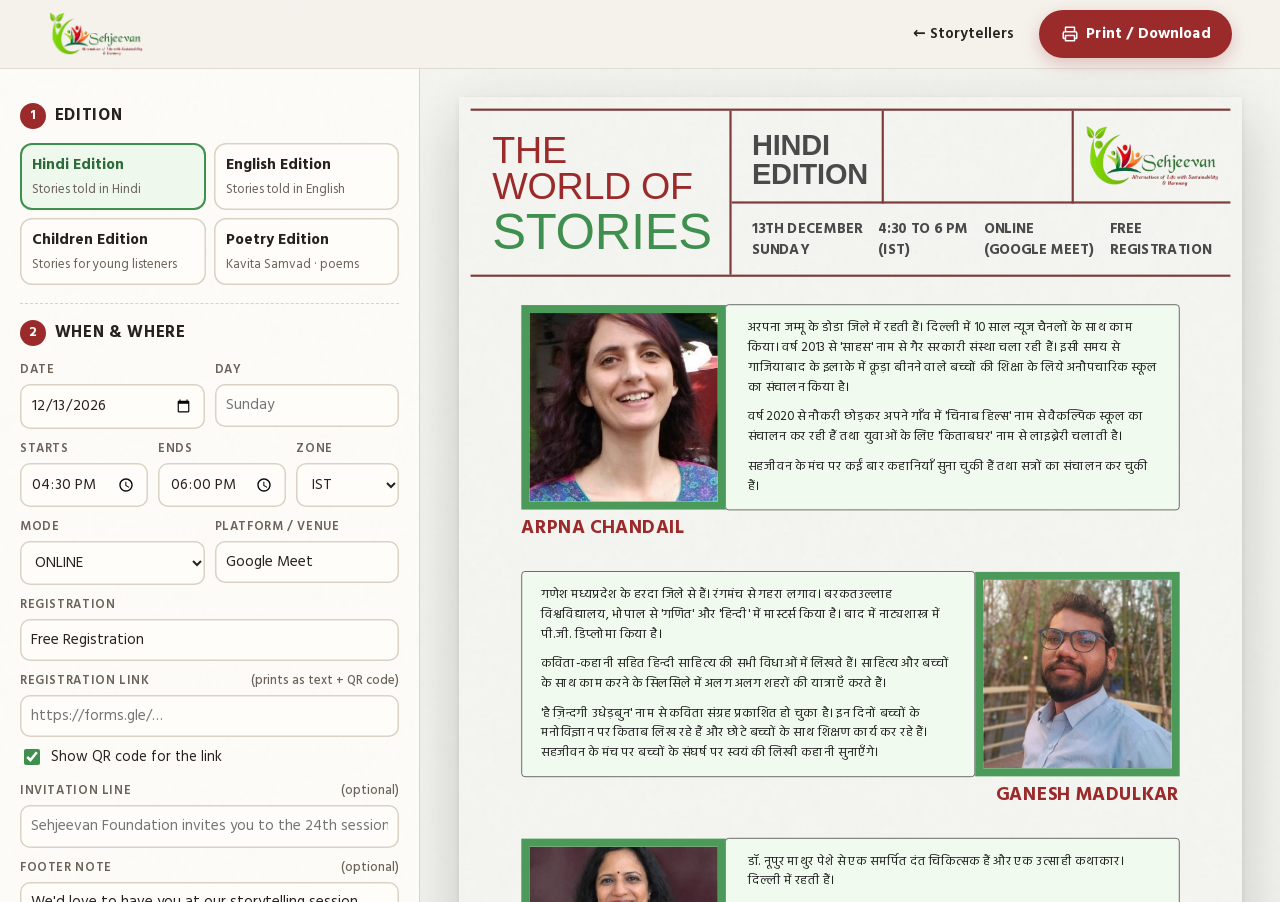
==== poster.html @ e97596ca "Storyteller directory and Poster Studio for The World of Stories Photos, names and bios extracted fr" ====
<!doctype html>
<html lang="en">
<head>
  <meta charset="utf-8">
  <meta name="viewport" content="width=device-width, initial-scale=1">
  <title>Poster Studio · Sehjeevan</title>
  <meta name="description" content="Build a print-ready 'The World of Stories' poster: pick storytellers, edition, date and time, then download as PNG, JPG or PDF.">
  <link rel="icon" href="assets/img/sehjeevan-logo.png">
  <link rel="stylesheet" href="css/base.css">
  <link rel="stylesheet" href="css/poster.css">
</head>
<body class="studio">
  <header class="topbar">
    <a class="brand" href="./" aria-label="Back to storytellers"><img src="assets/img/sehjeevan-logo.png" alt="Sehjeevan"></a>
    <nav>
      <a href="./" class="hide-sm">← Storytellers</a>
      <button class="btn btn-primary" id="printBtn" type="button">
        <svg viewBox="0 0 24 24" width="18" height="18" aria-hidden="true"><path fill="none" stroke="currentColor" stroke-width="2" stroke-linejoin="round" d="M6 9V3h12v6M6 18H4a1 1 0 0 1-1-1v-6a2 2 0 0 1 2-2h14a2 2 0 0 1 2 2v6a1 1 0 0 1-1 1h-2M6 14h12v7H6z"/></svg>
        Print / Download
      </button>
    </nav>
  </header>

  <div class="studio-grid">
    <aside class="panel" id="panel">
      <section class="block">
        <h2><span class="n">1</span> Edition</h2>
        <div class="editions" id="editions" role="radiogroup" aria-label="Edition"></div>
      </section>

      <section class="block">
        <h2><span class="n">2</span> When &amp; where</h2>
        <div class="row2">
          <label class="field"><span>Date</span><input type="date" id="f-date"></label>
          <label class="field"><span>Day</span><input type="text" id="f-day" placeholder="auto"></label>
        </div>
        <div class="row3">
          <label class="field"><span>Starts</span><input type="time" id="f-start" value="16:30"></label>
          <label class="field"><span>Ends</span><input type="time" id="f-end" value="18:00"></label>
          <label class="field"><span>Zone</span>
            <select id="f-tz"><option>IST</option><option>GMT</option><option>EST</option><option>PST</option><option>CET</option><option value="">—</option></select>
          </label>
        </div>
        <div class="row2">
          <label class="field"><span>Mode</span>
            <select id="f-mode"><option>ONLINE</option><option>OFFLINE</option><option>HYBRID</option></select>
          </label>
          <label class="field"><span>Platform / venue</span><input type="text" id="f-venue" value="Google Meet" list="venues"></label>
          <datalist id="venues"><option value="Google Meet"><option value="Zoom"><option value="YouTube Live"></datalist>
        </div>
        <label class="field"><span>Registration</span>
          <input type="text" id="f-reg" value="Free Registration" list="regs">
          <datalist id="regs"><option value="Free Registration"><option value="Free Entry"><option value="All Welcome"></datalist>
        </label>
        <label class="field"><span>Registration link <em>(prints as text + QR code)</em></span><input type="url" id="f-link" placeholder="https://forms.gle/…"></label>
        <label class="check"><input type="checkbox" id="f-qr" checked> Show QR code for the link</label>
        <label class="field"><span>Invitation line <em>(optional)</em></span><input type="text" id="f-invite" placeholder="Sehjeevan Foundation invites you to the 24th session"></label>
        <label class="field"><span>Footer note <em>(optional)</em></span><textarea id="f-note" rows="2">We'd love to have you at our storytelling session. Register and we'll send you the Google Meet link.</textarea></label>
      </section>

      <section class="block">
        <h2><span class="n">3</span> Storytellers <small id="selCount"></small></h2>
        <ol class="selected" id="selected"></ol>
        <p class="hint" id="selEmpty">Pick storytellers from the list below. Three fit the classic layout best.</p>
        <div class="picker">
          <input type="search" id="pq" placeholder="Search 32 storytellers…" autocomplete="off">
          <div class="picker-list" id="pickerList"></div>
        </div>
      </section>

      <section class="block">
        <h2><span class="n">4</span> Look</h2>
        <div class="row2">
          <label class="field"><span>Title (red)</span><input type="text" id="f-t1" value="THE WORLD OF"></label>
          <label class="field"><span>Title (green)</span><input type="text" id="f-t2" value="STORIES"></label>
        </div>
        <div class="row2">
          <label class="field"><span>Photo frame</span>
            <select id="f-shape"><option value="square">Square</option><option value="circle">Circle</option></select>
          </label>
          <label class="field"><span>Layout</span>
            <select id="f-layout"><option value="zigzag">Zig-zag</option><option value="left">Photos left</option></select>
          </label>
        </div>
        <label class="field"><span>Bio text size <output id="sizeOut">100%</output></span><input type="range" id="f-size" min="80" max="120" value="100"></label>
        <button class="btn btn-ghost small" type="button" id="resetBtn">Reset poster</button>
      </section>
    </aside>

    <section class="stage" id="stage" aria-label="Poster preview">
      <div class="stage-inner" id="stageInner">
        <div class="poster-scale" id="posterScale">
          <div class="poster" id="poster"></div>
        </div>
      </div>
      <div class="stage-meta" id="stageMeta"></div>
    </section>
  </div>

  <dialog class="export" id="exportDlg">
    <button class="close" type="button" aria-label="Close" data-close>×</button>
    <h2>Your poster is ready</h2>
    <p class="sub">Choose a format. Everything is generated in your browser.</p>
    <div class="quality" role="radiogroup" aria-label="Resolution">
      <span>Resolution</span>
      <label><input type="radio" name="q" value="1"> Web</label>
      <label><input type="radio" name="q" value="2" checked> High</label>
      <label><input type="radio" name="q" value="3"> Print (3×)</label>
    </div>
    <div class="formats">
      <button type="button" class="fmt" data-fmt="png"><b>PNG</b><span>Crisp, lossless, best for WhatsApp &amp; social</span></button>
      <button type="button" class="fmt" data-fmt="jpg"><b>JPG</b><span>Smaller file, quick to share</span></button>
      <button type="button" class="fmt" data-fmt="pdf-a4"><b>PDF · A4</b><span>Centred on an A4 page for office printers</span></button>
      <button type="button" class="fmt" data-fmt="pdf"><b>PDF · Poster size</b><span>Exact poster proportions, no margins</span></button>
      <button type="button" class="fmt" data-fmt="print"><b>Print now</b><span>Open your printer dialog</span></button>
    </div>
    <p class="status" id="exportStatus" aria-live="polite"></p>
  </dialog>

  <script src="vendor/html-to-image.js"></script>
  <script src="vendor/jspdf.umd.min.js"></script>
  <script src="vendor/qrcode.js"></script>
  <script src="data/storytellers.js"></script>
  <script src="js/common.js"></script>
  <script src="js/poster.js"></script>
</body>
</html>
---- css/base.css ----
@import url('../assets/fonts/fonts.css');

:root {
  --red: #9b2a2b;
  --red-deep: #7a2224;
  --green: #3f8f4e;
  --green-deep: #2e6b3a;
  --mint: #eef8ec;
  --mint-2: #dff1db;
  --ink: #26221f;
  --muted: #6b635a;
  --line: #d9d2c5;
  --paper: #f5f2ec;
  --card: #fffdf9;
  --rule: #7d3b3b;
  --shadow: 0 1px 2px rgba(38, 34, 31, .06), 0 8px 24px rgba(38, 34, 31, .08);
  --radius: 14px;
  --display: 'Archivo Black', 'Archivo', system-ui, sans-serif;
  --sans: 'Archivo', 'Hind', system-ui, sans-serif;
  --text: 'Hind', 'Archivo', system-ui, sans-serif;
}

* { box-sizing: border-box; }
html { scroll-behavior: smooth; }
body {
  margin: 0;
  font-family: var(--text);
  color: var(--ink);
  background: var(--paper) url('../assets/img/paper.jpg');
  -webkit-font-smoothing: antialiased;
  overflow-x: clip;
}
img { display: block; max-width: 100%; }
button, input, select, textarea { font: inherit; color: inherit; }
a { color: var(--green-deep); }
:focus-visible { outline: 3px solid color-mix(in srgb, var(--green) 60%, transparent); outline-offset: 2px; }

.btn {
  display: inline-flex; align-items: center; justify-content: center; gap: .5em;
  border: 0; border-radius: 999px; padding: .8em 1.4em;
  font-family: var(--sans); font-weight: 700; font-size: .95rem; letter-spacing: .01em;
  cursor: pointer; text-decoration: none; transition: transform .15s ease, background .15s ease, box-shadow .15s ease;
}
.btn:active { transform: translateY(1px); }
.btn-primary { background: var(--red); color: #fff; box-shadow: 0 6px 18px rgba(155, 42, 43, .25); }
.btn-primary:hover { background: var(--red-deep); }
.btn-green { background: var(--green); color: #fff; box-shadow: 0 6px 18px rgba(63, 143, 78, .25); }
.btn-green:hover { background: var(--green-deep); }
.btn-ghost { background: transparent; color: var(--ink); box-shadow: inset 0 0 0 1.5px var(--line); }
.btn-ghost:hover { box-shadow: inset 0 0 0 1.5px var(--ink); }

.chip {
  display: inline-flex; align-items: center; gap: .35em;
  font-family: var(--sans); font-weight: 600; font-size: .78rem; letter-spacing: .02em;
  padding: .3em .75em; border-radius: 999px; white-space: nowrap;
}
.chip.hindi { background: #fbe7e3; color: var(--red-deep); }
.chip.english { background: #e5eef8; color: #28517d; }
.chip.children { background: #fff1cf; color: #7a5410; }
.chip.poetry { background: #efe6f7; color: #5b3a7c; }

.brand { display: flex; align-items: center; gap: .6rem; text-decoration: none; color: var(--ink); }
.brand img { height: 46px; width: auto; }

.topbar {
  position: sticky; top: 0; z-index: 30;
  display: flex; align-items: center; justify-content: space-between; gap: 1rem;
  padding: .6rem clamp(16px, 4vw, 48px);
  background: color-mix(in srgb, var(--paper) 88%, transparent);
  backdrop-filter: blur(10px); -webkit-backdrop-filter: blur(10px);
  border-bottom: 1px solid color-mix(in srgb, var(--line) 70%, transparent);
}
.topbar nav { display: flex; align-items: center; gap: clamp(.5rem, 2vw, 1.6rem); }
.topbar nav a:not(.btn) { color: var(--ink); text-decoration: none; font-family: var(--sans); font-weight: 600; font-size: .95rem; }
.topbar nav a:not(.btn):hover { color: var(--red); }
@media (max-width: 640px) { .topbar nav a.hide-sm { display: none; } .brand img { height: 38px; } }

.sr-only { position: absolute; width: 1px; height: 1px; overflow: hidden; clip: rect(0 0 0 0); white-space: nowrap; }
---- css/poster.css ----
/* =========================================================
   Studio shell
   ========================================================= */
.studio { min-height: 100vh; }
.studio-grid { display: grid; grid-template-columns: minmax(340px, 420px) minmax(0, 1fr); height: calc(100vh - 67px); }
.panel { overflow-y: auto; padding: 18px 20px 60px; background: color-mix(in srgb, var(--card) 80%, transparent); border-right: 1px solid var(--line); }
.stage { overflow: auto; padding: 28px clamp(16px, 3vw, 40px) 40px; display: flex; flex-direction: column; align-items: center; }
.stage-inner { width: 100%; max-width: 820px; }
.poster-scale { position: relative; margin: 0 auto; box-shadow: 0 2px 6px rgba(0, 0, 0, .08), 0 24px 60px rgba(38, 34, 31, .22); }
.poster-scale .poster { position: absolute; left: 0; top: 0; transform-origin: 0 0; }
.stage-meta { color: var(--muted); font-family: var(--sans); font-size: .85rem; margin-top: 14px; text-align: center; }

@media (max-width: 900px) {
  .studio-grid { grid-template-columns: 1fr; height: auto; }
  .panel { border-right: 0; border-bottom: 1px solid var(--line); overflow: visible; padding-bottom: 24px; }
  .stage { padding: 20px 16px 28px; order: -1; border-bottom: 1px solid var(--line); }
}

.block { padding: 16px 0 18px; border-bottom: 1px dashed var(--line); }
.block:last-child { border-bottom: 0; }
.block h2 { display: flex; align-items: center; gap: .55rem; font-family: var(--sans); font-weight: 800; font-size: 1.02rem; margin: 0 0 .9rem; text-transform: uppercase; letter-spacing: .04em; }
.block h2 small { font-weight: 600; color: var(--muted); text-transform: none; letter-spacing: 0; margin-left: auto; font-size: .85rem; }
.block h2 .n { display: grid; place-items: center; width: 26px; height: 26px; border-radius: 50%; background: var(--red); color: #fff; font-size: .8rem; }

.editions { display: grid; grid-template-columns: 1fr 1fr; gap: 8px; }
.editions button {
  display: flex; flex-direction: column; align-items: flex-start; gap: 2px; text-align: left;
  border: 0; cursor: pointer; padding: 10px 12px; border-radius: 12px; background: var(--card);
  box-shadow: inset 0 0 0 1.5px var(--line); transition: box-shadow .15s, background .15s;
}
.editions button b { font-family: var(--sans); font-weight: 800; font-size: .95rem; }
.editions button span { color: var(--muted); font-size: .82rem; }
.editions button:hover { box-shadow: inset 0 0 0 1.5px var(--ink); }
.editions button[aria-checked="true"] { background: var(--mint); box-shadow: inset 0 0 0 2px var(--green); }
.editions button[aria-checked="true"] b { color: var(--green-deep); }

.field { display: flex; flex-direction: column; gap: 4px; margin-bottom: 10px; min-width: 0; }
.field > span { font-family: var(--sans); font-weight: 600; font-size: .78rem; color: var(--muted); text-transform: uppercase; letter-spacing: .05em; display: flex; justify-content: space-between; }
.field > span em { font-style: normal; text-transform: none; letter-spacing: 0; font-weight: 500; }
.field input:not([type=range]), .field select, .field textarea {
  width: 100%; border: 0; border-radius: 10px; padding: .6em .75em; background: var(--card);
  box-shadow: inset 0 0 0 1.5px var(--line); font-size: .95rem; min-width: 0;
}
.field textarea { resize: vertical; line-height: 1.45; }
.field input:focus, .field select:focus, .field textarea:focus { outline: 0; box-shadow: inset 0 0 0 2px var(--green); }
.field input[type=range] { accent-color: var(--green); }
.row2 { display: grid; grid-template-columns: 1fr 1fr; gap: 10px; }
.row3 { display: grid; grid-template-columns: 1fr 1fr .8fr; gap: 10px; }
.check { display: flex; align-items: center; gap: .5rem; font-size: .92rem; margin: -2px 0 12px; }
.check input { accent-color: var(--green); width: 16px; height: 16px; }
.btn.small { padding: .55em 1em; font-size: .85rem; }
.hint { color: var(--muted); font-size: .9rem; margin: 0 0 10px; }

/* selected storytellers */
.selected { list-style: none; margin: 0 0 10px; padding: 0; display: grid; gap: 8px; }
.sel { background: var(--card); border-radius: 12px; box-shadow: inset 0 0 0 1.5px var(--line); padding: 8px; }
.sel-top { display: flex; align-items: center; gap: 10px; }
.sel .ph { width: 42px; height: 42px; border-radius: 8px; overflow: hidden; flex: none; border: 2px solid var(--green); }
.sel .ph img { width: 100%; height: 100%; object-fit: cover; }
.sel .nm { flex: 1; min-width: 0; font-family: var(--sans); font-weight: 700; font-size: .9rem; line-height: 1.2; }
.sel .nm small { display: block; font-weight: 500; color: var(--muted); font-family: var(--text); }
.sel .tools { display: flex; gap: 2px; }
.icon-btn { width: 30px; height: 30px; border: 0; border-radius: 8px; background: transparent; cursor: pointer; display: grid; place-items: center; color: var(--muted); font-size: 1rem; }
.icon-btn:hover:not(:disabled) { background: var(--paper); color: var(--ink); }
.icon-btn:disabled { opacity: .3; cursor: default; }
.sel-opts { display: flex; flex-wrap: wrap; gap: 6px; margin-top: 8px; }
.seg { display: inline-flex; background: var(--paper); border-radius: 999px; padding: 2px; }
.seg button { border: 0; background: none; border-radius: 999px; padding: .25em .75em; font-size: .8rem; font-weight: 600; cursor: pointer; }
.seg button[aria-pressed="true"] { background: var(--ink); color: #fff; }
.seg button:disabled { opacity: .35; cursor: default; }
.sel textarea { width: 100%; margin-top: 8px; border: 0; border-radius: 8px; padding: .55em .65em; background: var(--paper); font-size: .9rem; line-height: 1.5; resize: vertical; min-height: 120px; }
.sel .edit-toggle { font-size: .8rem; font-weight: 600; border: 0; background: none; color: var(--green-deep); cursor: pointer; padding: .25em .4em; text-decoration: underline; }

.picker input { width: 100%; border: 0; border-radius: 10px; padding: .6em .75em; background: var(--card); box-shadow: inset 0 0 0 1.5px var(--line); margin-bottom: 8px; }
.picker input:focus { outline: 0; box-shadow: inset 0 0 0 2px var(--green); }
.picker-list { display: grid; grid-template-columns: repeat(auto-fill, minmax(96px, 1fr)); gap: 8px; max-height: 360px; overflow-y: auto; padding: 2px; }
.pk { position: relative; border: 0; cursor: pointer; background: var(--card); border-radius: 10px; padding: 6px 6px 8px; text-align: center; box-shadow: inset 0 0 0 1.5px var(--line); transition: box-shadow .15s, transform .15s; }
.pk:hover { box-shadow: inset 0 0 0 1.5px var(--ink); transform: translateY(-1px); }
.pk .ph { aspect-ratio: 1; border-radius: 6px; overflow: hidden; }
.pk .ph img { width: 100%; height: 100%; object-fit: cover; }
.pk b { display: block; font-family: var(--sans); font-size: .76rem; line-height: 1.2; margin-top: 5px; }
.pk[aria-pressed="true"] { box-shadow: inset 0 0 0 2.5px var(--green); background: var(--mint); }
.pk[aria-pressed="true"]::after { content: '✓'; position: absolute; top: 10px; right: 10px; width: 22px; height: 22px; border-radius: 50%; background: var(--green); color: #fff; font-size: .8rem; display: grid; place-items: center; font-weight: 800; }
.pk .dot { position: absolute; left: 10px; top: 10px; display: flex; gap: 2px; }
.pk .dot i { width: 8px; height: 8px; border-radius: 50%; box-shadow: 0 0 0 1.5px #fff; }
.dot i.hindi { background: #d4574a; } .dot i.english { background: #3a6fa8; } .dot i.children { background: #e5a524; } .dot i.poetry { background: #8a5cb8; }

/* export dialog */
.export { border: 0; border-radius: 18px; padding: 26px 26px 20px; width: min(560px, calc(100vw - 24px)); background: var(--card); color: var(--ink); box-shadow: 0 30px 80px rgba(0, 0, 0, .35); }
.export::backdrop { background: rgba(30, 26, 22, .55); backdrop-filter: blur(3px); }
.export[open] { animation: pop .25s cubic-bezier(.2, .8, .3, 1.1); }
@keyframes pop { from { opacity: 0; transform: translateY(12px) scale(.98); } }
.export h2 { font-family: var(--display); font-weight: 400; text-transform: uppercase; color: var(--red); margin: 0; font-size: 1.6rem; }
.export .sub { color: var(--muted); margin: .3rem 0 1rem; }
.export .close { position: absolute; top: 10px; right: 12px; width: 38px; height: 38px; border-radius: 50%; border: 0; cursor: pointer; font-size: 1.5rem; background: var(--paper); }
.quality { display: flex; flex-wrap: wrap; align-items: center; gap: .4rem 1rem; margin-bottom: 14px; font-size: .92rem; }
.quality > span { font-family: var(--sans); font-weight: 700; font-size: .78rem; text-transform: uppercase; letter-spacing: .05em; color: var(--muted); }
.quality input { accent-color: var(--green); }
.formats { display: grid; grid-template-columns: 1fr 1fr; gap: 10px; }
.fmt { border: 0; cursor: pointer; text-align: left; padding: 14px 16px; border-radius: 12px; background: var(--paper); box-shadow: inset 0 0 0 1.5px var(--line); display: flex; flex-direction: column; gap: 3px; transition: box-shadow .15s, background .15s, transform .15s; }
.fmt:hover { box-shadow: inset 0 0 0 2px var(--green); background: var(--mint); transform: translateY(-1px); }
.fmt b { font-family: var(--sans); font-weight: 800; font-size: 1.05rem; }
.fmt span { color: var(--muted); font-size: .85rem; line-height: 1.35; }
.fmt[data-fmt="print"] { grid-column: 1 / -1; background: var(--ink); color: #fff; box-shadow: none; }
.fmt[data-fmt="print"] span { color: rgba(255, 255, 255, .7); }
.fmt[data-fmt="print"]:hover { background: #000; }
.fmt:disabled { opacity: .5; cursor: progress; }
.status { min-height: 1.4em; margin: 12px 0 0; color: var(--green-deep); font-weight: 600; font-size: .92rem; }
.status.err { color: var(--red); }
@media (max-width: 480px) { .formats { grid-template-columns: 1fr; } }

/* =========================================================
   The poster (fixed 1080px canvas, exported as-is)
   ========================================================= */
.poster {
  --p-red: #9b2a2b; --p-green: #3f8f4e; --p-frame: #4c9a5a; --p-mint: #f1faef; --p-photo-bg: #cfe8cb;
  --p-grey: #4a4a4a; --p-rule: #7d3b3b; --bio: 18px;
  width: 1080px; min-height: 1350px; display: flex; flex-direction: column;
  background: #f6f5f1 url('../assets/img/paper.jpg'); color: #222;
  font-family: 'Hind', 'Archivo', sans-serif; padding: 16px 16px 26px;
}
.poster * { box-sizing: border-box; }

.p-head {
  display: grid; grid-template-columns: 360px 210px 1fr 216px; grid-template-rows: 128px auto;
  border-top: 3px solid var(--p-rule); border-bottom: 3px solid var(--p-rule);
}
.p-title { grid-row: 1 / 3; border-right: 3px solid var(--p-rule); padding: 22px 16px 18px 30px; display: flex; flex-direction: column; justify-content: center; font-family: 'Archivo Black', sans-serif; text-transform: uppercase; line-height: .95; }
.p-title .t1 { color: var(--p-red); font-size: 52px; letter-spacing: -.5px; }
.p-title .t2 { color: var(--p-green); font-size: 70px; letter-spacing: -.5px; margin-top: 4px; }
.p-title .t1, .p-title .t2 { white-space: nowrap; }
.p-edition { border-right: 3px solid var(--p-rule); border-bottom: 3px solid var(--p-rule); padding: 22px 20px 14px 28px; display: flex; align-items: center; font-family: 'Archivo', sans-serif; font-weight: 800; color: var(--p-grey); font-size: 40px; line-height: 1; text-transform: uppercase; letter-spacing: -.3px; }
.p-invite { border-bottom: 3px solid var(--p-rule); border-right: 3px solid var(--p-rule); padding: 16px 20px; display: flex; align-items: center; font-family: 'Archivo', 'Hind', sans-serif; font-weight: 700; color: var(--p-red); font-size: 18px; line-height: 1.25; text-transform: uppercase; }
.p-logo { border-bottom: 3px solid var(--p-rule); display: grid; place-items: center; padding: 10px 14px; }
.p-logo img { width: 100%; height: auto; max-height: 104px; object-fit: contain; }
.p-info { grid-column: 2 / 5; display: flex; justify-content: space-between; gap: 18px; padding: 22px 26px 20px 28px; overflow: hidden; font-family: 'Archivo', 'Hind', sans-serif; font-weight: 700; color: var(--p-grey); font-size: 20px; line-height: 1.4; text-transform: uppercase; letter-spacing: .2px; }
.p-info div { white-space: nowrap; }
.p-info div span { display: block; }

.p-body { flex: 1; display: flex; flex-direction: column; justify-content: space-evenly; gap: 14px; padding: 38px 70px 0; }
.p-row { display: flex; align-items: center; padding-bottom: 70px; }
.p-row.flip { flex-direction: row-reverse; }
.p-person { flex: none; width: 282px; display: flex; flex-direction: column; position: relative; z-index: 2; }
.p-frame { width: 282px; height: 282px; border: 11px solid var(--p-frame); background: var(--p-photo-bg); overflow: hidden; }
.p-frame img { width: 100%; height: 100%; object-fit: cover; display: block; }
.poster.circle .p-frame { border-radius: 50%; }
.p-name { position: absolute; top: 100%; left: 0; width: 296px; margin-top: 12px; font-family: 'Archivo', 'Hind', sans-serif; font-weight: 800; color: var(--p-red); font-size: 26px; line-height: 1.12; text-transform: uppercase; letter-spacing: .2px; }
.p-row.flip .p-name { left: auto; right: 0; text-align: right; }
.p-name small { display: block; font-family: 'Hind', sans-serif; font-weight: 600; color: var(--p-green); text-transform: none; font-size: 21px; margin-top: 4px; }
.p-bio { flex: 1; min-width: 0; background: var(--p-mint); border: 1.5px solid #3a3a3a; border-radius: 5px; padding: 18px 26px 18px 30px; font-size: var(--bio); line-height: 1.52; color: #222; }
.p-row.flip .p-bio { padding: 18px 30px 18px 26px; }
.p-row:not(.flip) .p-bio { margin-left: -1px; }
.p-bio p { margin: 0 0 .75em; }
.p-bio p:last-child { margin-bottom: 0; }
.p-bio[lang="en"] { line-height: 1.45; }

.p-empty { flex: 1; display: grid; place-items: center; text-align: center; color: #8b847a; font-family: 'Archivo', sans-serif; font-weight: 700; font-size: 26px; border: 3px dashed #cfc8bb; border-radius: 12px; margin: 40px 70px; padding: 60px; }

.p-foot { display: flex; align-items: center; gap: 24px; margin: 18px 70px 0; padding-top: 18px; border-top: 3px solid var(--p-rule); }
.p-foot .p-art { width: 118px; height: auto; flex: none; }
.p-foot .p-note { flex: 1; font-family: 'Archivo', 'Hind', sans-serif; font-weight: 600; color: var(--p-grey); font-size: 19px; line-height: 1.4; font-style: italic; }
.p-foot .p-link { display: block; margin-top: 6px; font-style: normal; font-weight: 800; color: var(--p-green); font-size: 20px; word-break: break-all; }
.p-foot .p-qr { flex: none; width: 124px; height: 124px; background: #fff; padding: 8px; border: 3px solid var(--p-frame); }
.p-foot .p-qr svg { width: 100%; height: 100%; display: block; }

/* print: only the rendered image is printed via an iframe, but keep a sane fallback */
@media print {
  .topbar, .panel, .stage-meta, dialog { display: none !important; }
  .studio-grid { display: block; height: auto; }
  .stage { padding: 0; overflow: visible; }
  .poster-scale { box-shadow: none; }
}
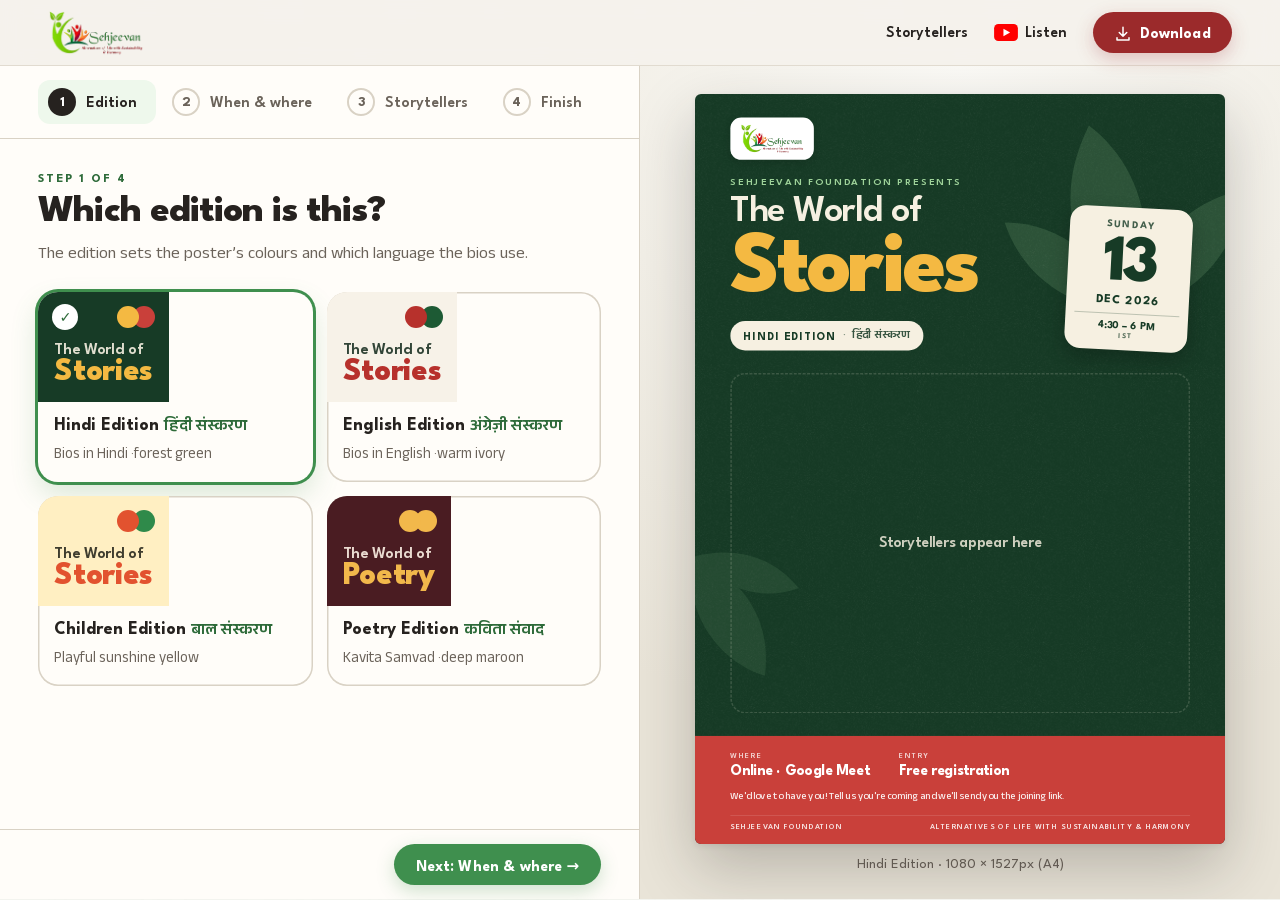
==== commit a242099e: "Redesign poster studio and site: step-by-step builder, modern poster, YouTube link - Poster Studio i" ====
--- a/poster.html
+++ b/poster.html
@@ -4,7 +4,7 @@
   <meta charset="utf-8">
   <meta name="viewport" content="width=device-width, initial-scale=1">
   <title>Poster Studio · Sehjeevan</title>
-  <meta name="description" content="Build a print-ready 'The World of Stories' poster: pick storytellers, edition, date and time, then download as PNG, JPG or PDF.">
+  <meta name="description" content="Build a print-ready 'The World of Stories' poster step by step, then download it as PNG, JPG or PDF.">
   <link rel="icon" href="assets/img/sehjeevan-logo.png">
   <link rel="stylesheet" href="css/base.css">
   <link rel="stylesheet" href="css/poster.css">
@@ -13,109 +13,183 @@
   <header class="topbar">
     <a class="brand" href="./" aria-label="Back to storytellers"><img src="assets/img/sehjeevan-logo.png" alt="Sehjeevan"></a>
     <nav>
-      <a href="./" class="hide-sm">← Storytellers</a>
-      <button class="btn btn-primary" id="printBtn" type="button">
-        <svg viewBox="0 0 24 24" width="18" height="18" aria-hidden="true"><path fill="none" stroke="currentColor" stroke-width="2" stroke-linejoin="round" d="M6 9V3h12v6M6 18H4a1 1 0 0 1-1-1v-6a2 2 0 0 1 2-2h14a2 2 0 0 1 2 2v6a1 1 0 0 1-1 1h-2M6 14h12v7H6z"/></svg>
-        Print / Download
+      <a href="storytellers.html" class="hide-sm">Storytellers</a>
+      <a href="https://www.youtube.com/@Sehjeevan/videos" target="_blank" rel="noopener" class="nav-yt"><svg viewBox="0 0 28 20" width="24" height="17" aria-hidden="true"><rect width="28" height="20" rx="5" fill="#FF0000"/><path d="M11 5.5v9l7.8-4.5L11 5.5Z" fill="#fff"/></svg><span class="hide-sm">Listen</span></a>
+      <button class="btn btn-primary" id="jumpDownload" type="button">
+        <svg viewBox="0 0 24 24" width="18" height="18" aria-hidden="true"><path fill="none" stroke="currentColor" stroke-width="2" stroke-linecap="round" stroke-linejoin="round" d="M12 3v12m0 0-5-5m5 5 5-5M4 17v3h16v-3"/></svg>
+        Download
       </button>
     </nav>
   </header>
 
   <div class="studio-grid">
-    <aside class="panel" id="panel">
-      <section class="block">
-        <h2><span class="n">1</span> Edition</h2>
-        <div class="editions" id="editions" role="radiogroup" aria-label="Edition"></div>
-      </section>
-
-      <section class="block">
-        <h2><span class="n">2</span> When &amp; where</h2>
-        <div class="row2">
-          <label class="field"><span>Date</span><input type="date" id="f-date"></label>
-          <label class="field"><span>Day</span><input type="text" id="f-day" placeholder="auto"></label>
-        </div>
-        <div class="row3">
-          <label class="field"><span>Starts</span><input type="time" id="f-start" value="16:30"></label>
-          <label class="field"><span>Ends</span><input type="time" id="f-end" value="18:00"></label>
-          <label class="field"><span>Zone</span>
-            <select id="f-tz"><option>IST</option><option>GMT</option><option>EST</option><option>PST</option><option>CET</option><option value="">—</option></select>
-          </label>
-        </div>
-        <div class="row2">
-          <label class="field"><span>Mode</span>
-            <select id="f-mode"><option>ONLINE</option><option>OFFLINE</option><option>HYBRID</option></select>
-          </label>
-          <label class="field"><span>Platform / venue</span><input type="text" id="f-venue" value="Google Meet" list="venues"></label>
-          <datalist id="venues"><option value="Google Meet"><option value="Zoom"><option value="YouTube Live"></datalist>
-        </div>
-        <label class="field"><span>Registration</span>
-          <input type="text" id="f-reg" value="Free Registration" list="regs">
-          <datalist id="regs"><option value="Free Registration"><option value="Free Entry"><option value="All Welcome"></datalist>
-        </label>
-        <label class="field"><span>Registration link <em>(prints as text + QR code)</em></span><input type="url" id="f-link" placeholder="https://forms.gle/…"></label>
-        <label class="check"><input type="checkbox" id="f-qr" checked> Show QR code for the link</label>
-        <label class="field"><span>Invitation line <em>(optional)</em></span><input type="text" id="f-invite" placeholder="Sehjeevan Foundation invites you to the 24th session"></label>
-        <label class="field"><span>Footer note <em>(optional)</em></span><textarea id="f-note" rows="2">We'd love to have you at our storytelling session. Register and we'll send you the Google Meet link.</textarea></label>
-      </section>
-
-      <section class="block">
-        <h2><span class="n">3</span> Storytellers <small id="selCount"></small></h2>
-        <ol class="selected" id="selected"></ol>
-        <p class="hint" id="selEmpty">Pick storytellers from the list below. Three fit the classic layout best.</p>
-        <div class="picker">
-          <input type="search" id="pq" placeholder="Search 32 storytellers…" autocomplete="off">
-          <div class="picker-list" id="pickerList"></div>
-        </div>
-      </section>
-
-      <section class="block">
-        <h2><span class="n">4</span> Look</h2>
-        <div class="row2">
-          <label class="field"><span>Title (red)</span><input type="text" id="f-t1" value="THE WORLD OF"></label>
-          <label class="field"><span>Title (green)</span><input type="text" id="f-t2" value="STORIES"></label>
-        </div>
-        <div class="row2">
-          <label class="field"><span>Photo frame</span>
-            <select id="f-shape"><option value="square">Square</option><option value="circle">Circle</option></select>
-          </label>
-          <label class="field"><span>Layout</span>
-            <select id="f-layout"><option value="zigzag">Zig-zag</option><option value="left">Photos left</option></select>
-          </label>
-        </div>
-        <label class="field"><span>Bio text size <output id="sizeOut">100%</output></span><input type="range" id="f-size" min="80" max="120" value="100"></label>
-        <button class="btn btn-ghost small" type="button" id="resetBtn">Reset poster</button>
-      </section>
-    </aside>
-
-    <section class="stage" id="stage" aria-label="Poster preview">
-      <div class="stage-inner" id="stageInner">
+    <section class="panel" aria-label="Poster builder">
+      <ol class="stepper" id="stepper">
+        <li><button type="button" data-step="0"><span class="dot">1</span><span class="lbl">Edition</span></button></li>
+        <li><button type="button" data-step="1"><span class="dot">2</span><span class="lbl">When &amp; where</span></button></li>
+        <li><button type="button" data-step="2"><span class="dot">3</span><span class="lbl">Storytellers</span></button></li>
+        <li><button type="button" data-step="3"><span class="dot">4</span><span class="lbl">Finish</span></button></li>
+      </ol>
+
+      <div class="steps">
+        <!-- 1 · Edition -->
+        <section class="step" data-step="0">
+          <header class="step-head">
+            <p class="kicker">Step 1 of 4</p>
+            <h1>Which edition is this?</h1>
+            <p>The edition sets the poster’s colours and which language the bios use.</p>
+          </header>
+          <div class="editions" id="editions" role="radiogroup" aria-label="Edition"></div>
+        </section>
+
+        <!-- 2 · When & where -->
+        <section class="step" data-step="1" hidden>
+          <header class="step-head">
+            <p class="kicker">Step 2 of 4</p>
+            <h1>When &amp; where?</h1>
+            <p>Pick a date and time. The day of the week fills itself in.</p>
+          </header>
+
+          <div class="group">
+            <div class="row2">
+              <label class="field"><span>Date</span><input type="date" id="f-date"></label>
+              <label class="field"><span>Day</span><input type="text" id="f-day" placeholder="auto"></label>
+            </div>
+            <div class="row3">
+              <label class="field"><span>Starts</span><input type="time" id="f-start"></label>
+              <label class="field"><span>Ends</span><input type="time" id="f-end"></label>
+              <label class="field"><span>Time zone</span>
+                <select id="f-tz"><option>IST</option><option>GMT</option><option>EST</option><option>PST</option><option>CET</option><option value="">None</option></select>
+              </label>
+            </div>
+          </div>
+
+          <div class="group">
+            <span class="glabel">Where</span>
+            <div class="seg big" id="modeSeg" role="radiogroup" aria-label="Mode">
+              <button type="button" data-mode="ONLINE">Online</button>
+              <button type="button" data-mode="IN PERSON">In person</button>
+              <button type="button" data-mode="HYBRID">Hybrid</button>
+            </div>
+            <label class="field"><span id="venueLabel">Platform</span><input type="text" id="f-venue"></label>
+            <div class="suggest" id="venueSuggest"></div>
+          </div>
+
+          <div class="group">
+            <span class="glabel">Registration</span>
+            <div class="suggest" id="regSuggest"></div>
+            <label class="field"><span class="sr-only">Registration text</span><input type="text" id="f-reg"></label>
+          </div>
+
+          <div class="group">
+            <label class="toggle">
+              <input type="checkbox" id="f-haslink">
+              <span class="track" aria-hidden="true"></span>
+              <span><b>Add a registration link</b> <em>optional</em><small>Printed as a short link with a QR code people can scan.</small></span>
+            </label>
+            <div class="reveal-box" id="linkBox" hidden>
+              <label class="field"><span>Link</span><input type="url" id="f-link" placeholder="https://forms.gle/…"></label>
+              <label class="check"><input type="checkbox" id="f-qr"> Show QR code</label>
+            </div>
+          </div>
+
+          <div class="group">
+            <label class="toggle">
+              <input type="checkbox" id="f-hassession">
+              <span class="track" aria-hidden="true"></span>
+              <span><b>Show a session number</b> <em>optional</em><small>For example “Session 24” at the top of the poster.</small></span>
+            </label>
+            <div class="reveal-box" id="sessionBox" hidden>
+              <label class="field"><span>Session label</span><input type="text" id="f-session" placeholder="Session 24"></label>
+            </div>
+          </div>
+        </section>
+
+        <!-- 3 · Storytellers -->
+        <section class="step" data-step="2" hidden>
+          <header class="step-head">
+            <p class="kicker">Step 3 of 4</p>
+            <h1>Who’s telling stories?</h1>
+            <p>Two to four storytellers fit best. Reorder them or switch a bio’s language after adding.</p>
+          </header>
+          <ol class="selected" id="selected"></ol>
+          <div class="picker">
+            <div class="picker-bar">
+              <input type="search" id="pq" placeholder="Search storytellers…" autocomplete="off">
+              <div class="seg" id="scopeSeg" role="radiogroup" aria-label="Show">
+                <button type="button" data-scope="edition">This edition</button>
+                <button type="button" data-scope="all">All</button>
+              </div>
+            </div>
+            <div class="picker-list" id="pickerList"></div>
+          </div>
+        </section>
+
+        <!-- 4 · Finish -->
+        <section class="step" data-step="3" hidden>
+          <header class="step-head">
+            <p class="kicker">Step 4 of 4</p>
+            <h1>Finishing touches</h1>
+            <p>Adjust the look, then download or print.</p>
+          </header>
+
+          <div class="group">
+            <div class="row2">
+              <label class="field"><span>Title, line 1</span><input type="text" id="f-t1"></label>
+              <label class="field"><span>Title, line 2</span><input type="text" id="f-t2"></label>
+            </div>
+            <div class="row2">
+              <div class="field"><span>Bios</span>
+                <div class="seg" id="bioSeg" role="radiogroup" aria-label="Bio length">
+                  <button type="button" data-bio="short">Short</button>
+                  <button type="button" data-bio="full">Full</button>
+                  <button type="button" data-bio="none">Names only</button>
+                </div>
+              </div>
+              <div class="field"><span>Photos</span>
+                <div class="seg" id="shapeSeg" role="radiogroup" aria-label="Photo shape">
+                  <button type="button" data-shape="rounded">Rounded</button>
+                  <button type="button" data-shape="circle">Circle</button>
+                </div>
+              </div>
+            </div>
+            <label class="field"><span>Closing line <em>optional</em></span><textarea id="f-note" rows="2"></textarea></label>
+            <button class="linkish" type="button" id="resetBtn">Start over with a blank poster</button>
+          </div>
+
+          <div class="group download" id="download">
+            <span class="glabel">Download</span>
+            <div class="seg" id="qualSeg" role="radiogroup" aria-label="Resolution">
+              <button type="button" data-q="1">Web</button>
+              <button type="button" data-q="2">High</button>
+              <button type="button" data-q="3">Print 3×</button>
+            </div>
+            <div class="formats">
+              <button type="button" class="fmt" data-fmt="png"><b>PNG</b><span>Sharp, best for WhatsApp</span></button>
+              <button type="button" class="fmt" data-fmt="jpg"><b>JPG</b><span>Smaller file</span></button>
+              <button type="button" class="fmt" data-fmt="pdf"><b>PDF</b><span>A4, ready to print</span></button>
+              <button type="button" class="fmt dark" data-fmt="print"><b>Print</b><span>Open printer dialog</span></button>
+            </div>
+            <p class="status" id="exportStatus" aria-live="polite"></p>
+          </div>
+        </section>
+      </div>
+
+      <footer class="step-nav">
+        <button class="btn btn-ghost" type="button" id="backBtn">← Back</button>
+        <button class="btn btn-green" type="button" id="nextBtn">Next</button>
+      </footer>
+    </section>
+
+    <section class="stage" aria-label="Poster preview">
+      <div class="stage-box" id="stageBox">
         <div class="poster-scale" id="posterScale">
           <div class="poster" id="poster"></div>
         </div>
       </div>
-      <div class="stage-meta" id="stageMeta"></div>
+      <p class="stage-meta" id="stageMeta"></p>
     </section>
   </div>
-
-  <dialog class="export" id="exportDlg">
-    <button class="close" type="button" aria-label="Close" data-close>×</button>
-    <h2>Your poster is ready</h2>
-    <p class="sub">Choose a format. Everything is generated in your browser.</p>
-    <div class="quality" role="radiogroup" aria-label="Resolution">
-      <span>Resolution</span>
-      <label><input type="radio" name="q" value="1"> Web</label>
-      <label><input type="radio" name="q" value="2" checked> High</label>
-      <label><input type="radio" name="q" value="3"> Print (3×)</label>
-    </div>
-    <div class="formats">
-      <button type="button" class="fmt" data-fmt="png"><b>PNG</b><span>Crisp, lossless, best for WhatsApp &amp; social</span></button>
-      <button type="button" class="fmt" data-fmt="jpg"><b>JPG</b><span>Smaller file, quick to share</span></button>
-      <button type="button" class="fmt" data-fmt="pdf-a4"><b>PDF · A4</b><span>Centred on an A4 page for office printers</span></button>
-      <button type="button" class="fmt" data-fmt="pdf"><b>PDF · Poster size</b><span>Exact poster proportions, no margins</span></button>
-      <button type="button" class="fmt" data-fmt="print"><b>Print now</b><span>Open your printer dialog</span></button>
-    </div>
-    <p class="status" id="exportStatus" aria-live="polite"></p>
-  </dialog>
 
   <script src="vendor/html-to-image.js"></script>
   <script src="vendor/jspdf.umd.min.js"></script>
--- a/css/base.css
+++ b/css/base.css
@@ -15,9 +15,9 @@
   --rule: #7d3b3b;
   --shadow: 0 1px 2px rgba(38, 34, 31, .06), 0 8px 24px rgba(38, 34, 31, .08);
   --radius: 14px;
-  --display: 'Archivo Black', 'Archivo', system-ui, sans-serif;
-  --sans: 'Archivo', 'Hind', system-ui, sans-serif;
-  --text: 'Hind', 'Archivo', system-ui, sans-serif;
+  --display: 'League Spartan', 'Anek Devanagari', system-ui, sans-serif;
+  --sans: 'League Spartan', 'Anek Devanagari', system-ui, sans-serif;
+  --text: 'Anek Devanagari', 'League Spartan', system-ui, sans-serif;
 }
 
 * { box-sizing: border-box; }
@@ -76,3 +76,5 @@
 @media (max-width: 640px) { .topbar nav a.hide-sm { display: none; } .brand img { height: 38px; } }
 
 .sr-only { position: absolute; width: 1px; height: 1px; overflow: hidden; clip: rect(0 0 0 0); white-space: nowrap; }
+.nav-yt { display: inline-flex; align-items: center; gap: .45rem; }
+.btn { padding-top: .85em; padding-bottom: .7em; }
--- a/css/poster.css
+++ b/css/poster.css
@@ -1,172 +1,249 @@
 /* =========================================================
-   Studio shell
+   Studio shell: builder on the left half, compact preview on the right
    ========================================================= */
 .studio { min-height: 100vh; }
-.studio-grid { display: grid; grid-template-columns: minmax(340px, 420px) minmax(0, 1fr); height: calc(100vh - 67px); }
-.panel { overflow-y: auto; padding: 18px 20px 60px; background: color-mix(in srgb, var(--card) 80%, transparent); border-right: 1px solid var(--line); }
-.stage { overflow: auto; padding: 28px clamp(16px, 3vw, 40px) 40px; display: flex; flex-direction: column; align-items: center; }
-.stage-inner { width: 100%; max-width: 820px; }
-.poster-scale { position: relative; margin: 0 auto; box-shadow: 0 2px 6px rgba(0, 0, 0, .08), 0 24px 60px rgba(38, 34, 31, .22); }
+.studio-grid { display: grid; grid-template-columns: 1fr 1fr; height: calc(100vh - 67px); }
+
+.panel { display: flex; flex-direction: column; min-height: 0; background: var(--card); border-right: 1px solid var(--line); }
+.stepper {
+  list-style: none; margin: 0; padding: 14px clamp(16px, 3vw, 40px); display: flex; gap: 6px;
+  border-bottom: 1px solid var(--line); background: var(--card);
+}
+.stepper li { flex: auto; min-width: 0; }
+.stepper button {
+  width: 100%; display: flex; align-items: center; gap: 10px; border: 0; background: none; cursor: pointer;
+  padding: 8px 10px; border-radius: 12px; text-align: left; color: var(--muted); font-family: var(--sans); font-weight: 600; font-size: .98rem;
+  transition: background .15s, color .15s;
+}
+.stepper button:hover { background: var(--paper); }
+.stepper .dot { flex: none; width: 28px; height: 28px; border-radius: 50%; display: grid; place-items: center; font-size: .85rem; font-weight: 700; box-shadow: inset 0 0 0 2px var(--line); background: var(--card); transition: all .2s; }
+.stepper .lbl { white-space: nowrap; overflow: hidden; text-overflow: ellipsis; padding-top: 2px; }
+.stepper button.done .dot { background: var(--green); color: #fff; box-shadow: none; font-size: 0; }
+.stepper button.done .dot::after { content: '✓'; font-size: .85rem; }
+.stepper button[aria-current="step"] { color: var(--ink); background: var(--mint); }
+.stepper button[aria-current="step"] .dot { background: var(--ink); color: #fff; box-shadow: none; font-size: .85rem; }
+.stepper button[aria-current="step"] .dot::after { content: none; }
+
+.steps { flex: 1; overflow-y: auto; padding: 8px clamp(16px, 3vw, 40px) 28px; }
+.step { max-width: 640px; margin: 0 auto; animation: stepIn .35s cubic-bezier(.2, .7, .3, 1); }
+@keyframes stepIn { from { opacity: 0; transform: translateX(14px); } }
+@media (prefers-reduced-motion: reduce) { .step { animation: none; } }
+.step-head { margin: 26px 0 22px; }
+.step-head .kicker { font-family: var(--sans); font-weight: 700; font-size: .78rem; letter-spacing: .16em; text-transform: uppercase; color: var(--green-deep); margin: 0 0 .5rem; }
+.step-head h1 { font-family: var(--display); font-weight: 800; letter-spacing: -.025em; font-size: clamp(2rem, 3vw, 2.7rem); line-height: 1; margin: 0; color: var(--ink); }
+.step-head p { color: var(--muted); margin: .6rem 0 0; font-size: 1.04rem; }
+
+.step-nav { display: flex; justify-content: space-between; gap: 12px; padding: 14px clamp(16px, 3vw, 40px); border-top: 1px solid var(--line); background: var(--card); }
+.step-nav #backBtn:disabled { visibility: hidden; }
+.step-nav #nextBtn[hidden] { display: none; }
+
+.stage { display: flex; flex-direction: column; align-items: center; justify-content: center; padding: 28px; min-height: 0; overflow: hidden;
+  background: radial-gradient(120% 80% at 50% 0%, #fbfaf6 0%, #e9e4d8 100%); }
+.stage-box { width: 100%; flex: 1; display: grid; place-items: center; min-height: 0; }
+.poster-scale { position: relative; border-radius: 6px; box-shadow: 0 2px 6px rgba(0, 0, 0, .08), 0 24px 60px rgba(38, 34, 31, .25); overflow: hidden; }
 .poster-scale .poster { position: absolute; left: 0; top: 0; transform-origin: 0 0; }
-.stage-meta { color: var(--muted); font-family: var(--sans); font-size: .85rem; margin-top: 14px; text-align: center; }
+.stage-meta { color: var(--muted); font-family: var(--sans); font-size: .9rem; margin: 14px 0 0; }
 
 @media (max-width: 900px) {
   .studio-grid { grid-template-columns: 1fr; height: auto; }
-  .panel { border-right: 0; border-bottom: 1px solid var(--line); overflow: visible; padding-bottom: 24px; }
-  .stage { padding: 20px 16px 28px; order: -1; border-bottom: 1px solid var(--line); }
-}
-
-.block { padding: 16px 0 18px; border-bottom: 1px dashed var(--line); }
-.block:last-child { border-bottom: 0; }
-.block h2 { display: flex; align-items: center; gap: .55rem; font-family: var(--sans); font-weight: 800; font-size: 1.02rem; margin: 0 0 .9rem; text-transform: uppercase; letter-spacing: .04em; }
-.block h2 small { font-weight: 600; color: var(--muted); text-transform: none; letter-spacing: 0; margin-left: auto; font-size: .85rem; }
-.block h2 .n { display: grid; place-items: center; width: 26px; height: 26px; border-radius: 50%; background: var(--red); color: #fff; font-size: .8rem; }
-
-.editions { display: grid; grid-template-columns: 1fr 1fr; gap: 8px; }
-.editions button {
-  display: flex; flex-direction: column; align-items: flex-start; gap: 2px; text-align: left;
-  border: 0; cursor: pointer; padding: 10px 12px; border-radius: 12px; background: var(--card);
-  box-shadow: inset 0 0 0 1.5px var(--line); transition: box-shadow .15s, background .15s;
-}
-.editions button b { font-family: var(--sans); font-weight: 800; font-size: .95rem; }
-.editions button span { color: var(--muted); font-size: .82rem; }
-.editions button:hover { box-shadow: inset 0 0 0 1.5px var(--ink); }
-.editions button[aria-checked="true"] { background: var(--mint); box-shadow: inset 0 0 0 2px var(--green); }
-.editions button[aria-checked="true"] b { color: var(--green-deep); }
-
-.field { display: flex; flex-direction: column; gap: 4px; margin-bottom: 10px; min-width: 0; }
-.field > span { font-family: var(--sans); font-weight: 600; font-size: .78rem; color: var(--muted); text-transform: uppercase; letter-spacing: .05em; display: flex; justify-content: space-between; }
-.field > span em { font-style: normal; text-transform: none; letter-spacing: 0; font-weight: 500; }
-.field input:not([type=range]), .field select, .field textarea {
-  width: 100%; border: 0; border-radius: 10px; padding: .6em .75em; background: var(--card);
-  box-shadow: inset 0 0 0 1.5px var(--line); font-size: .95rem; min-width: 0;
+  .stage { order: -1; height: 52vh; border-bottom: 1px solid var(--line); padding: 16px; }
+  .panel { border-right: 0; }
+  .steps { overflow: visible; }
+  .step-nav { position: sticky; bottom: 0; z-index: 5; }
+  .stepper { position: sticky; top: 63px; z-index: 5; padding: 10px 12px; }
+  .stepper .lbl { display: none; }
+  .stepper button { justify-content: center; }
+  .stepper button[aria-current="step"] .lbl { display: inline; }
+}
+
+/* ---------- form pieces ---------- */
+.group { padding: 20px 0; border-top: 1px dashed var(--line); }
+.step-head + .group { border-top: 0; padding-top: 0; }
+.glabel { display: block; font-family: var(--sans); font-weight: 700; font-size: .8rem; color: var(--muted); text-transform: uppercase; letter-spacing: .08em; margin-bottom: 10px; }
+.field { display: flex; flex-direction: column; gap: 6px; margin-bottom: 12px; min-width: 0; }
+.field > span { font-family: var(--sans); font-weight: 700; font-size: .8rem; color: var(--muted); text-transform: uppercase; letter-spacing: .07em; }
+.field > span em, .toggle em { font-style: normal; text-transform: none; letter-spacing: 0; font-weight: 500; color: var(--muted); font-size: .85rem; margin-left: .3em; }
+.field input, .field select, .field textarea {
+  width: 100%; border: 0; border-radius: 12px; padding: .72em .9em; background: var(--paper);
+  box-shadow: inset 0 0 0 1.5px var(--line); font-size: 1rem; min-width: 0; transition: box-shadow .15s, background .15s;
 }
 .field textarea { resize: vertical; line-height: 1.45; }
-.field input:focus, .field select:focus, .field textarea:focus { outline: 0; box-shadow: inset 0 0 0 2px var(--green); }
-.field input[type=range] { accent-color: var(--green); }
-.row2 { display: grid; grid-template-columns: 1fr 1fr; gap: 10px; }
-.row3 { display: grid; grid-template-columns: 1fr 1fr .8fr; gap: 10px; }
-.check { display: flex; align-items: center; gap: .5rem; font-size: .92rem; margin: -2px 0 12px; }
-.check input { accent-color: var(--green); width: 16px; height: 16px; }
-.btn.small { padding: .55em 1em; font-size: .85rem; }
-.hint { color: var(--muted); font-size: .9rem; margin: 0 0 10px; }
-
-/* selected storytellers */
-.selected { list-style: none; margin: 0 0 10px; padding: 0; display: grid; gap: 8px; }
-.sel { background: var(--card); border-radius: 12px; box-shadow: inset 0 0 0 1.5px var(--line); padding: 8px; }
-.sel-top { display: flex; align-items: center; gap: 10px; }
-.sel .ph { width: 42px; height: 42px; border-radius: 8px; overflow: hidden; flex: none; border: 2px solid var(--green); }
+.field input:focus, .field select:focus, .field textarea:focus { outline: 0; background: #fff; box-shadow: inset 0 0 0 2px var(--green); }
+.row2 { display: grid; grid-template-columns: 1fr 1fr; gap: 12px; }
+.row3 { display: grid; grid-template-columns: 1fr 1fr .9fr; gap: 12px; }
+@media (max-width: 480px) { .row3 { grid-template-columns: 1fr 1fr; } .row3 .field:last-child { grid-column: 1 / -1; } }
+
+.seg { display: inline-flex; flex-wrap: wrap; background: var(--paper); border-radius: 999px; padding: 3px; box-shadow: inset 0 0 0 1.5px var(--line); }
+.seg button { border: 0; background: none; border-radius: 999px; padding: .5em 1.05em .4em; font-family: var(--sans); font-weight: 600; font-size: .95rem; cursor: pointer; color: var(--muted); transition: background .15s, color .15s; }
+.seg button:hover { color: var(--ink); }
+.seg button[aria-checked="true"], .seg button[aria-pressed="true"] { background: var(--ink); color: #fff; }
+.seg button:disabled { opacity: .35; cursor: default; }
+.seg.big { display: flex; margin-bottom: 14px; }
+.seg.big button { flex: 1; padding: .75em 1em .65em; font-size: 1rem; }
+
+.suggest { display: flex; flex-wrap: wrap; gap: 6px; margin: -4px 0 4px; }
+#regSuggest { margin: 0 0 10px; }
+.suggest button { border: 0; cursor: pointer; border-radius: 999px; padding: .4em .9em .3em; font-family: var(--sans); font-size: .92rem; font-weight: 600; background: var(--card); box-shadow: inset 0 0 0 1.5px var(--line); color: var(--ink); }
+.suggest button:hover { box-shadow: inset 0 0 0 1.5px var(--ink); }
+.suggest button[aria-pressed="true"] { background: var(--mint); box-shadow: inset 0 0 0 2px var(--green); color: var(--green-deep); }
+
+.toggle { display: flex; align-items: flex-start; gap: 12px; cursor: pointer; }
+.toggle input { position: absolute; opacity: 0; pointer-events: none; }
+.toggle .track { flex: none; width: 44px; height: 26px; border-radius: 999px; background: #d8d1c4; position: relative; transition: background .2s; margin-top: 1px; }
+.toggle .track::after { content: ''; position: absolute; top: 3px; left: 3px; width: 20px; height: 20px; border-radius: 50%; background: #fff; box-shadow: 0 1px 3px rgba(0, 0, 0, .25); transition: transform .2s cubic-bezier(.3, .7, .3, 1.2); }
+.toggle input:checked + .track { background: var(--green); }
+.toggle input:checked + .track::after { transform: translateX(18px); }
+.toggle input:focus-visible + .track { outline: 3px solid color-mix(in srgb, var(--green) 50%, transparent); outline-offset: 2px; }
+.toggle b { font-family: var(--sans); font-weight: 700; font-size: 1.05rem; }
+.toggle small { display: block; color: var(--muted); font-size: .92rem; margin-top: 2px; }
+.reveal-box { margin: 14px 0 0 56px; animation: stepIn .3s ease; }
+.reveal-box[hidden] { display: none; }
+.check { display: flex; align-items: center; gap: .5rem; font-size: .98rem; }
+.check input { accent-color: var(--green); width: 17px; height: 17px; }
+.linkish { border: 0; background: none; padding: 0; color: var(--muted); text-decoration: underline; cursor: pointer; font-size: .9rem; }
+.linkish:hover { color: var(--red); }
+
+/* ---------- editions ---------- */
+.editions { display: grid; grid-template-columns: 1fr 1fr; gap: 14px; }
+.ed {
+  border: 0; cursor: pointer; text-align: left; border-radius: 20px; overflow: hidden; background: var(--card); padding: 0;
+  box-shadow: inset 0 0 0 1.5px var(--line); transition: box-shadow .2s, transform .2s;
+}
+.ed:hover { transform: translateY(-2px); box-shadow: inset 0 0 0 1.5px var(--ink), 0 10px 24px rgba(0, 0, 0, .08); }
+.ed[aria-checked="true"] { box-shadow: 0 0 0 3px var(--green), 0 12px 28px rgba(63, 143, 78, .2); }
+.ed .sw { position: relative; height: 110px; display: flex; flex-direction: column; justify-content: flex-end; padding: 14px 16px; font-family: var(--display); font-weight: 800; letter-spacing: -.02em; }
+.ed .sw .a { font-size: 1rem; font-weight: 600; opacity: .9; }
+.ed .sw .b { font-size: 2rem; line-height: .95; }
+.ed .sw i { position: absolute; right: 14px; top: 14px; width: 22px; height: 22px; border-radius: 50%; }
+.ed .sw i + i { right: 30px; }
+.ed { display: flex; flex-direction: column; }
+.ed .tx { display: block; padding: 12px 16px 14px; }
+.ed .tx b { display: block; font-family: var(--sans); font-weight: 700; font-size: 1.12rem; }
+.ed .tx .hi { color: var(--green-deep); font-weight: 600; font-family: 'Anek Devanagari', sans-serif; font-size: 1rem; }
+.ed .tx small { display: block; color: var(--muted); margin-top: 2px; font-size: .92rem; }
+.ed[aria-checked="true"] .sw::before { content: '✓'; position: absolute; left: 14px; top: 12px; width: 26px; height: 26px; border-radius: 50%; background: #fff; color: var(--green-deep); font-family: var(--sans); font-size: .9rem; display: grid; place-items: center; font-weight: 800; }
+
+/* ---------- storytellers ---------- */
+.selected { list-style: none; margin: 0 0 16px; padding: 0; display: grid; gap: 10px; }
+.selected:empty::before { content: 'No storytellers yet. Tap people below to add them.'; display: block; padding: 18px; border-radius: 14px; border: 2px dashed var(--line); color: var(--muted); text-align: center; }
+.sel { background: var(--paper); border-radius: 16px; padding: 10px; animation: stepIn .25s ease; }
+.sel-top { display: flex; align-items: center; gap: 12px; }
+.sel .ph { width: 50px; height: 50px; border-radius: 14px; overflow: hidden; flex: none; }
 .sel .ph img { width: 100%; height: 100%; object-fit: cover; }
-.sel .nm { flex: 1; min-width: 0; font-family: var(--sans); font-weight: 700; font-size: .9rem; line-height: 1.2; }
-.sel .nm small { display: block; font-weight: 500; color: var(--muted); font-family: var(--text); }
+.sel .nm { flex: 1; min-width: 0; font-family: var(--sans); font-weight: 700; font-size: 1.05rem; line-height: 1.15; }
+.sel .nm small { display: block; font-weight: 500; color: var(--muted); font-family: var(--text); font-size: .88rem; }
 .sel .tools { display: flex; gap: 2px; }
-.icon-btn { width: 30px; height: 30px; border: 0; border-radius: 8px; background: transparent; cursor: pointer; display: grid; place-items: center; color: var(--muted); font-size: 1rem; }
-.icon-btn:hover:not(:disabled) { background: var(--paper); color: var(--ink); }
+.icon-btn { width: 34px; height: 34px; border: 0; border-radius: 10px; background: transparent; cursor: pointer; display: grid; place-items: center; color: var(--muted); font-size: 1rem; }
+.icon-btn:hover:not(:disabled) { background: #fff; color: var(--ink); }
 .icon-btn:disabled { opacity: .3; cursor: default; }
-.sel-opts { display: flex; flex-wrap: wrap; gap: 6px; margin-top: 8px; }
-.seg { display: inline-flex; background: var(--paper); border-radius: 999px; padding: 2px; }
-.seg button { border: 0; background: none; border-radius: 999px; padding: .25em .75em; font-size: .8rem; font-weight: 600; cursor: pointer; }
-.seg button[aria-pressed="true"] { background: var(--ink); color: #fff; }
-.seg button:disabled { opacity: .35; cursor: default; }
-.sel textarea { width: 100%; margin-top: 8px; border: 0; border-radius: 8px; padding: .55em .65em; background: var(--paper); font-size: .9rem; line-height: 1.5; resize: vertical; min-height: 120px; }
-.sel .edit-toggle { font-size: .8rem; font-weight: 600; border: 0; background: none; color: var(--green-deep); cursor: pointer; padding: .25em .4em; text-decoration: underline; }
-
-.picker input { width: 100%; border: 0; border-radius: 10px; padding: .6em .75em; background: var(--card); box-shadow: inset 0 0 0 1.5px var(--line); margin-bottom: 8px; }
-.picker input:focus { outline: 0; box-shadow: inset 0 0 0 2px var(--green); }
-.picker-list { display: grid; grid-template-columns: repeat(auto-fill, minmax(96px, 1fr)); gap: 8px; max-height: 360px; overflow-y: auto; padding: 2px; }
-.pk { position: relative; border: 0; cursor: pointer; background: var(--card); border-radius: 10px; padding: 6px 6px 8px; text-align: center; box-shadow: inset 0 0 0 1.5px var(--line); transition: box-shadow .15s, transform .15s; }
-.pk:hover { box-shadow: inset 0 0 0 1.5px var(--ink); transform: translateY(-1px); }
-.pk .ph { aspect-ratio: 1; border-radius: 6px; overflow: hidden; }
+.sel-opts { display: flex; flex-wrap: wrap; align-items: center; gap: 8px; margin: 8px 0 0 62px; }
+.sel-opts .seg button { padding: .35em .85em .28em; font-size: .85rem; }
+.sel textarea { width: 100%; margin-top: 10px; border: 0; border-radius: 12px; padding: .65em .8em; background: #fff; font-size: .95rem; line-height: 1.5; resize: vertical; min-height: 140px; box-shadow: inset 0 0 0 1.5px var(--line); }
+.sel .linkish { font-size: .85rem; color: var(--green-deep); }
+
+.picker-bar { display: flex; gap: 10px; align-items: center; margin-bottom: 12px; flex-wrap: wrap; }
+.picker-bar input { flex: 1 1 200px; border: 0; border-radius: 999px; padding: .7em 1.1em; background: var(--paper); box-shadow: inset 0 0 0 1.5px var(--line); }
+.picker-bar input:focus { outline: 0; background: #fff; box-shadow: inset 0 0 0 2px var(--green); }
+.picker-list { display: grid; grid-template-columns: repeat(auto-fill, minmax(104px, 1fr)); gap: 14px 10px; }
+.pk { position: relative; border: 0; cursor: pointer; background: none; padding: 0; text-align: center; }
+.pk .ph { display: block; aspect-ratio: 1; border-radius: 18px; overflow: hidden; transition: box-shadow .15s, transform .15s; }
+.pk:hover .ph { transform: translateY(-2px); }
 .pk .ph img { width: 100%; height: 100%; object-fit: cover; }
-.pk b { display: block; font-family: var(--sans); font-size: .76rem; line-height: 1.2; margin-top: 5px; }
-.pk[aria-pressed="true"] { box-shadow: inset 0 0 0 2.5px var(--green); background: var(--mint); }
-.pk[aria-pressed="true"]::after { content: '✓'; position: absolute; top: 10px; right: 10px; width: 22px; height: 22px; border-radius: 50%; background: var(--green); color: #fff; font-size: .8rem; display: grid; place-items: center; font-weight: 800; }
-.pk .dot { position: absolute; left: 10px; top: 10px; display: flex; gap: 2px; }
-.pk .dot i { width: 8px; height: 8px; border-radius: 50%; box-shadow: 0 0 0 1.5px #fff; }
-.dot i.hindi { background: #d4574a; } .dot i.english { background: #3a6fa8; } .dot i.children { background: #e5a524; } .dot i.poetry { background: #8a5cb8; }
-
-/* export dialog */
-.export { border: 0; border-radius: 18px; padding: 26px 26px 20px; width: min(560px, calc(100vw - 24px)); background: var(--card); color: var(--ink); box-shadow: 0 30px 80px rgba(0, 0, 0, .35); }
-.export::backdrop { background: rgba(30, 26, 22, .55); backdrop-filter: blur(3px); }
-.export[open] { animation: pop .25s cubic-bezier(.2, .8, .3, 1.1); }
-@keyframes pop { from { opacity: 0; transform: translateY(12px) scale(.98); } }
-.export h2 { font-family: var(--display); font-weight: 400; text-transform: uppercase; color: var(--red); margin: 0; font-size: 1.6rem; }
-.export .sub { color: var(--muted); margin: .3rem 0 1rem; }
-.export .close { position: absolute; top: 10px; right: 12px; width: 38px; height: 38px; border-radius: 50%; border: 0; cursor: pointer; font-size: 1.5rem; background: var(--paper); }
-.quality { display: flex; flex-wrap: wrap; align-items: center; gap: .4rem 1rem; margin-bottom: 14px; font-size: .92rem; }
-.quality > span { font-family: var(--sans); font-weight: 700; font-size: .78rem; text-transform: uppercase; letter-spacing: .05em; color: var(--muted); }
-.quality input { accent-color: var(--green); }
-.formats { display: grid; grid-template-columns: 1fr 1fr; gap: 10px; }
-.fmt { border: 0; cursor: pointer; text-align: left; padding: 14px 16px; border-radius: 12px; background: var(--paper); box-shadow: inset 0 0 0 1.5px var(--line); display: flex; flex-direction: column; gap: 3px; transition: box-shadow .15s, background .15s, transform .15s; }
+.pk b { display: block; font-family: var(--sans); font-size: .9rem; line-height: 1.15; margin-top: 7px; font-weight: 600; }
+.pk[aria-pressed="true"] .ph { box-shadow: 0 0 0 3px var(--card), 0 0 0 6px var(--green); }
+.pk[aria-pressed="true"]::after { content: '✓'; position: absolute; top: 6px; right: 6px; width: 24px; height: 24px; border-radius: 50%; background: var(--green); color: #fff; font-size: .8rem; display: grid; place-items: center; font-weight: 800; }
+
+/* ---------- download ---------- */
+.download .seg { margin-bottom: 12px; }
+.formats { display: grid; grid-template-columns: repeat(4, 1fr); gap: 10px; }
+@media (max-width: 1200px) { .formats { grid-template-columns: 1fr 1fr; } }
+.fmt { border: 0; cursor: pointer; text-align: left; padding: 14px 16px; border-radius: 16px; background: var(--paper); box-shadow: inset 0 0 0 1.5px var(--line); display: flex; flex-direction: column; gap: 2px; transition: box-shadow .15s, background .15s, transform .15s; }
 .fmt:hover { box-shadow: inset 0 0 0 2px var(--green); background: var(--mint); transform: translateY(-1px); }
-.fmt b { font-family: var(--sans); font-weight: 800; font-size: 1.05rem; }
-.fmt span { color: var(--muted); font-size: .85rem; line-height: 1.35; }
-.fmt[data-fmt="print"] { grid-column: 1 / -1; background: var(--ink); color: #fff; box-shadow: none; }
-.fmt[data-fmt="print"] span { color: rgba(255, 255, 255, .7); }
-.fmt[data-fmt="print"]:hover { background: #000; }
+.fmt b { font-family: var(--display); font-weight: 800; font-size: 1.6rem; letter-spacing: -.02em; }
+.fmt span { color: var(--muted); font-size: .88rem; line-height: 1.3; }
+.fmt.dark { background: var(--ink); color: #fff; box-shadow: none; }
+.fmt.dark span { color: rgba(255, 255, 255, .7); }
+.fmt.dark:hover { background: #000; }
 .fmt:disabled { opacity: .5; cursor: progress; }
-.status { min-height: 1.4em; margin: 12px 0 0; color: var(--green-deep); font-weight: 600; font-size: .92rem; }
+.status { min-height: 1.4em; margin: 12px 0 0; color: var(--green-deep); font-weight: 600; font-size: .95rem; }
 .status.err { color: var(--red); }
-@media (max-width: 480px) { .formats { grid-template-columns: 1fr; } }
+.download.flash { animation: flash 1.2s ease; border-radius: 14px; }
+@keyframes flash { 0%, 100% { background: transparent; } 30% { background: var(--mint); } }
 
 /* =========================================================
-   The poster (fixed 1080px canvas, exported as-is)
+   The poster: 1080 × 1527 (A4 proportions), grows if needed.
+   One layout, four edition themes.
    ========================================================= */
 .poster {
-  --p-red: #9b2a2b; --p-green: #3f8f4e; --p-frame: #4c9a5a; --p-mint: #f1faef; --p-photo-bg: #cfe8cb;
-  --p-grey: #4a4a4a; --p-rule: #7d3b3b; --bio: 18px;
-  width: 1080px; min-height: 1350px; display: flex; flex-direction: column;
-  background: #f6f5f1 url('../assets/img/paper.jpg'); color: #222;
-  font-family: 'Hind', 'Archivo', sans-serif; padding: 16px 16px 26px;
+  --bg: #173b26; --ink: #f6f0e1; --muted: rgba(246, 240, 225, .82); --accent: #f4b942; --accent-2: #9fd39a;
+  --line: rgba(246, 240, 225, .16); --tile: #f6f0e1; --tile-ink: #173b26; --band: #c9403a; --band-ink: #fff; --ring: #f4b942;
+  --bio: 19px;
+  --head: 'League Spartan', 'Anek Devanagari', sans-serif;
+  position: relative; overflow: hidden; width: 1080px; min-height: 1527px; display: flex; flex-direction: column;
+  background: var(--bg); color: var(--ink); font-family: 'Anek Devanagari', 'League Spartan', sans-serif;
 }
 .poster * { box-sizing: border-box; }
-
-.p-head {
-  display: grid; grid-template-columns: 360px 210px 1fr 216px; grid-template-rows: 128px auto;
-  border-top: 3px solid var(--p-rule); border-bottom: 3px solid var(--p-rule);
-}
-.p-title { grid-row: 1 / 3; border-right: 3px solid var(--p-rule); padding: 22px 16px 18px 30px; display: flex; flex-direction: column; justify-content: center; font-family: 'Archivo Black', sans-serif; text-transform: uppercase; line-height: .95; }
-.p-title .t1 { color: var(--p-red); font-size: 52px; letter-spacing: -.5px; }
-.p-title .t2 { color: var(--p-green); font-size: 70px; letter-spacing: -.5px; margin-top: 4px; }
-.p-title .t1, .p-title .t2 { white-space: nowrap; }
-.p-edition { border-right: 3px solid var(--p-rule); border-bottom: 3px solid var(--p-rule); padding: 22px 20px 14px 28px; display: flex; align-items: center; font-family: 'Archivo', sans-serif; font-weight: 800; color: var(--p-grey); font-size: 40px; line-height: 1; text-transform: uppercase; letter-spacing: -.3px; }
-.p-invite { border-bottom: 3px solid var(--p-rule); border-right: 3px solid var(--p-rule); padding: 16px 20px; display: flex; align-items: center; font-family: 'Archivo', 'Hind', sans-serif; font-weight: 700; color: var(--p-red); font-size: 18px; line-height: 1.25; text-transform: uppercase; }
-.p-logo { border-bottom: 3px solid var(--p-rule); display: grid; place-items: center; padding: 10px 14px; }
-.p-logo img { width: 100%; height: auto; max-height: 104px; object-fit: contain; }
-.p-info { grid-column: 2 / 5; display: flex; justify-content: space-between; gap: 18px; padding: 22px 26px 20px 28px; overflow: hidden; font-family: 'Archivo', 'Hind', sans-serif; font-weight: 700; color: var(--p-grey); font-size: 20px; line-height: 1.4; text-transform: uppercase; letter-spacing: .2px; }
-.p-info div { white-space: nowrap; }
-.p-info div span { display: block; }
-
-.p-body { flex: 1; display: flex; flex-direction: column; justify-content: space-evenly; gap: 14px; padding: 38px 70px 0; }
-.p-row { display: flex; align-items: center; padding-bottom: 70px; }
-.p-row.flip { flex-direction: row-reverse; }
-.p-person { flex: none; width: 282px; display: flex; flex-direction: column; position: relative; z-index: 2; }
-.p-frame { width: 282px; height: 282px; border: 11px solid var(--p-frame); background: var(--p-photo-bg); overflow: hidden; }
-.p-frame img { width: 100%; height: 100%; object-fit: cover; display: block; }
-.poster.circle .p-frame { border-radius: 50%; }
-.p-name { position: absolute; top: 100%; left: 0; width: 296px; margin-top: 12px; font-family: 'Archivo', 'Hind', sans-serif; font-weight: 800; color: var(--p-red); font-size: 26px; line-height: 1.12; text-transform: uppercase; letter-spacing: .2px; }
-.p-row.flip .p-name { left: auto; right: 0; text-align: right; }
-.p-name small { display: block; font-family: 'Hind', sans-serif; font-weight: 600; color: var(--p-green); text-transform: none; font-size: 21px; margin-top: 4px; }
-.p-bio { flex: 1; min-width: 0; background: var(--p-mint); border: 1.5px solid #3a3a3a; border-radius: 5px; padding: 18px 26px 18px 30px; font-size: var(--bio); line-height: 1.52; color: #222; }
-.p-row.flip .p-bio { padding: 18px 30px 18px 26px; }
-.p-row:not(.flip) .p-bio { margin-left: -1px; }
-.p-bio p { margin: 0 0 .75em; }
+.poster.ed-english { --bg: #f7f2e8; --ink: #1d3325; --muted: #4a574d; --accent: #b7312c; --accent-2: #3f8f4e; --line: rgba(29, 51, 37, .14); --tile: #1d5a34; --tile-ink: #fff; --band: #1d5a34; --band-ink: #fff; --ring: #3f8f4e; }
+.poster.ed-children { --bg: #ffefc2; --ink: #2b2a1f; --muted: #57533f; --accent: #e2522f; --accent-2: #2f8a4a; --line: rgba(43, 42, 31, .14); --tile: #2f8a4a; --tile-ink: #fff; --band: #e2522f; --band-ink: #fff; --ring: #2f8a4a; }
+.poster.ed-poetry { --bg: #4a1c22; --ink: #fbefe3; --muted: rgba(251, 239, 227, .82); --accent: #f2b84b; --accent-2: #f2a08f; --line: rgba(251, 239, 227, .16); --tile: #fbefe3; --tile-ink: #4a1c22; --band: #f2b84b; --band-ink: #3a1418; --ring: #f2b84b; }
+
+.p-grain { position: absolute; inset: 0; background: url('../assets/img/grain.png'); opacity: .55; pointer-events: none; }
+.p-leaves { position: absolute; top: -40px; right: -60px; width: 520px; height: 520px; color: var(--accent-2); opacity: .16; pointer-events: none; }
+.p-leaves.low { top: auto; right: auto; bottom: 240px; left: -140px; width: 380px; height: 380px; transform: rotate(160deg); opacity: .1; }
+.ed-poetry .p-leaves { display: none; }
+.p-quill { position: absolute; right: -30px; top: 130px; width: 360px; opacity: .14; pointer-events: none; transform: rotate(8deg); }
+
+.p-main { position: relative; flex: 1; display: flex; flex-direction: column; padding: 48px 72px 0; }
+.p-top { display: flex; justify-content: space-between; align-items: center; min-height: 86px; }
+.p-logo { background: #fff; border-radius: 22px; padding: 12px 20px; box-shadow: 0 6px 18px rgba(0, 0, 0, .12); }
+.p-logo img { height: 62px; width: auto; display: block; }
+.p-session { font-family: var(--head); font-weight: 700; font-size: 22px; letter-spacing: .16em; text-transform: uppercase; color: var(--accent); border: 2px solid currentColor; border-radius: 999px; padding: 12px 22px 9px; }
+
+.p-hero { display: grid; grid-template-columns: 1fr 250px; gap: 36px; align-items: end; margin-top: 36px; }
+.p-over { font-family: var(--head); font-weight: 600; font-size: 21px; letter-spacing: .22em; text-transform: uppercase; color: var(--accent-2); margin-bottom: 14px; }
+.p-t1 { font-family: var(--head); font-weight: 600; font-size: 76px; line-height: .95; letter-spacing: -2px; white-space: nowrap; }
+.p-t2 { font-family: var(--head); font-weight: 800; font-size: 178px; line-height: .82; letter-spacing: -7px; color: var(--accent); white-space: nowrap; margin-top: 10px; }
+.p-edition { display: inline-flex; align-items: center; gap: 14px; margin-top: 30px; font-family: var(--head); font-weight: 700; font-size: 23px; letter-spacing: .14em; text-transform: uppercase; background: var(--ink); color: var(--bg); border-radius: 999px; padding: 14px 26px 10px; }
+.p-edition .hi { font-family: 'Anek Devanagari', sans-serif; letter-spacing: 0; text-transform: none; font-weight: 600; font-size: 23px; opacity: .85; margin-top: -3px; }
+.p-edition .hi::before { content: '·'; margin-right: 14px; opacity: .6; }
+
+.p-date { background: var(--tile); color: var(--tile-ink); border-radius: 32px; padding: 26px 18px 22px; text-align: center; transform: rotate(3deg); box-shadow: 0 18px 40px rgba(0, 0, 0, .22); font-family: var(--head); }
+.p-date .wd { font-weight: 700; font-size: 21px; letter-spacing: .2em; text-transform: uppercase; opacity: .8; }
+.p-date .dd { font-weight: 800; font-size: 134px; line-height: .85; letter-spacing: -5px; margin: 14px 0 4px; }
+.p-date .my { font-weight: 700; font-size: 25px; letter-spacing: .1em; text-transform: uppercase; }
+.p-date .tm { font-weight: 700; font-size: 22px; margin-top: 14px; padding-top: 14px; border-top: 2px solid color-mix(in srgb, currentColor 25%, transparent); white-space: nowrap; }
+.p-date .tm small { display: block; font-size: 15px; letter-spacing: .16em; opacity: .7; margin-top: 3px; }
+.p-date.tba .dd { font-size: 64px; letter-spacing: -1px; padding: 18px 0; }
+
+.p-people { flex: 1; display: flex; flex-direction: column; justify-content: center; margin: 34px 0 30px; }
+.p-card { display: grid; grid-template-columns: 176px 1fr; gap: 34px; align-items: center; padding: 20px 0; border-top: 2px solid var(--line); }
+.p-card:last-child { border-bottom: 2px solid var(--line); }
+.p-people.names .p-card { grid-template-columns: 150px 1fr; padding: 20px 0; }
+.p-ph { position: relative; width: 100%; aspect-ratio: 1; border-radius: 46px; overflow: hidden; box-shadow: 0 0 0 5px var(--bg), 0 0 0 9px var(--ring); background: rgba(255, 255, 255, .2); }
+.p-ph img { width: 100%; height: 100%; object-fit: cover; display: block; }
+.poster.circle .p-ph { border-radius: 50%; }
+.ed-children .p-card:nth-child(odd) .p-ph { transform: rotate(-3deg); }
+.ed-children .p-card:nth-child(even) .p-ph { transform: rotate(3deg); --ring: #e2522f; }
+.ed-children .p-card:nth-child(3n) .p-ph { --ring: #f2a91c; }
+.p-name { font-family: var(--head); font-weight: 700; font-size: 44px; line-height: 1; letter-spacing: -1px; }
+.p-name .hi { display: inline-block; font-family: 'Anek Devanagari', sans-serif; font-weight: 600; font-size: 27px; letter-spacing: 0; color: var(--accent); margin-left: 14px; }
+.p-bio { margin-top: 12px; font-size: var(--bio); line-height: 1.55; color: var(--muted); }
+.p-bio p { margin: 0 0 .6em; }
 .p-bio p:last-child { margin-bottom: 0; }
-.p-bio[lang="en"] { line-height: 1.45; }
-
-.p-empty { flex: 1; display: grid; place-items: center; text-align: center; color: #8b847a; font-family: 'Archivo', sans-serif; font-weight: 700; font-size: 26px; border: 3px dashed #cfc8bb; border-radius: 12px; margin: 40px 70px; padding: 60px; }
-
-.p-foot { display: flex; align-items: center; gap: 24px; margin: 18px 70px 0; padding-top: 18px; border-top: 3px solid var(--p-rule); }
-.p-foot .p-art { width: 118px; height: auto; flex: none; }
-.p-foot .p-note { flex: 1; font-family: 'Archivo', 'Hind', sans-serif; font-weight: 600; color: var(--p-grey); font-size: 19px; line-height: 1.4; font-style: italic; }
-.p-foot .p-link { display: block; margin-top: 6px; font-style: normal; font-weight: 800; color: var(--p-green); font-size: 20px; word-break: break-all; }
-.p-foot .p-qr { flex: none; width: 124px; height: 124px; background: #fff; padding: 8px; border: 3px solid var(--p-frame); }
-.p-foot .p-qr svg { width: 100%; height: 100%; display: block; }
-
-/* print: only the rendered image is printed via an iframe, but keep a sane fallback */
-@media print {
-  .topbar, .panel, .stage-meta, dialog { display: none !important; }
-  .studio-grid { display: block; height: auto; }
-  .stage { padding: 0; overflow: visible; }
-  .poster-scale { box-shadow: none; }
-}
+.p-bio[lang="en"] { line-height: 1.48; }
+.p-empty { flex: 1; display: grid; place-items: center; text-align: center; color: var(--muted); font-family: var(--head); font-weight: 600; font-size: 32px; border: 3px dashed var(--line); border-radius: 30px; margin: 46px 0; }
+
+.p-kids { display: block; width: 62%; height: auto; margin: -6px auto -4px; position: relative; }
+
+.p-band { position: relative; background: var(--band); color: var(--band-ink); padding: 34px 72px 26px; }
+.p-band-row { display: flex; align-items: center; gap: 40px; }
+.p-facts { flex: 1; display: grid; grid-template-columns: repeat(2, auto); justify-content: start; gap: 18px 60px; }
+.p-fact small { display: block; font-family: var(--head); font-weight: 600; font-size: 16px; letter-spacing: .2em; text-transform: uppercase; opacity: .75; }
+.p-fact b { display: block; font-family: var(--head); font-weight: 700; font-size: 31px; line-height: 1.1; margin-top: 6px; letter-spacing: -.3px; }
+.p-note { font-family: 'Anek Devanagari', sans-serif; font-weight: 500; font-size: 21px; line-height: 1.4; margin-top: 22px; opacity: .92; max-width: 760px; }
+.p-link { display: inline-block; margin-top: 14px; font-family: var(--head); font-weight: 700; font-size: 24px; background: var(--band-ink); color: var(--band); border-radius: 999px; padding: 11px 20px 8px; word-break: break-all; }
+.p-qr { flex: none; text-align: center; }
+.p-qr .box { width: 156px; height: 156px; background: #fff; border-radius: 22px; padding: 14px; }
+.p-qr svg { width: 100%; height: 100%; display: block; }
+.p-qr small { display: block; font-family: var(--head); font-weight: 700; font-size: 15px; letter-spacing: .18em; text-transform: uppercase; margin-top: 10px; }
+.p-sign { display: flex; justify-content: space-between; align-items: center; margin-top: 22px; padding-top: 16px; border-top: 1.5px solid color-mix(in srgb, currentColor 28%, transparent); font-family: var(--head); font-weight: 600; font-size: 16px; letter-spacing: .14em; text-transform: uppercase; opacity: .85; }
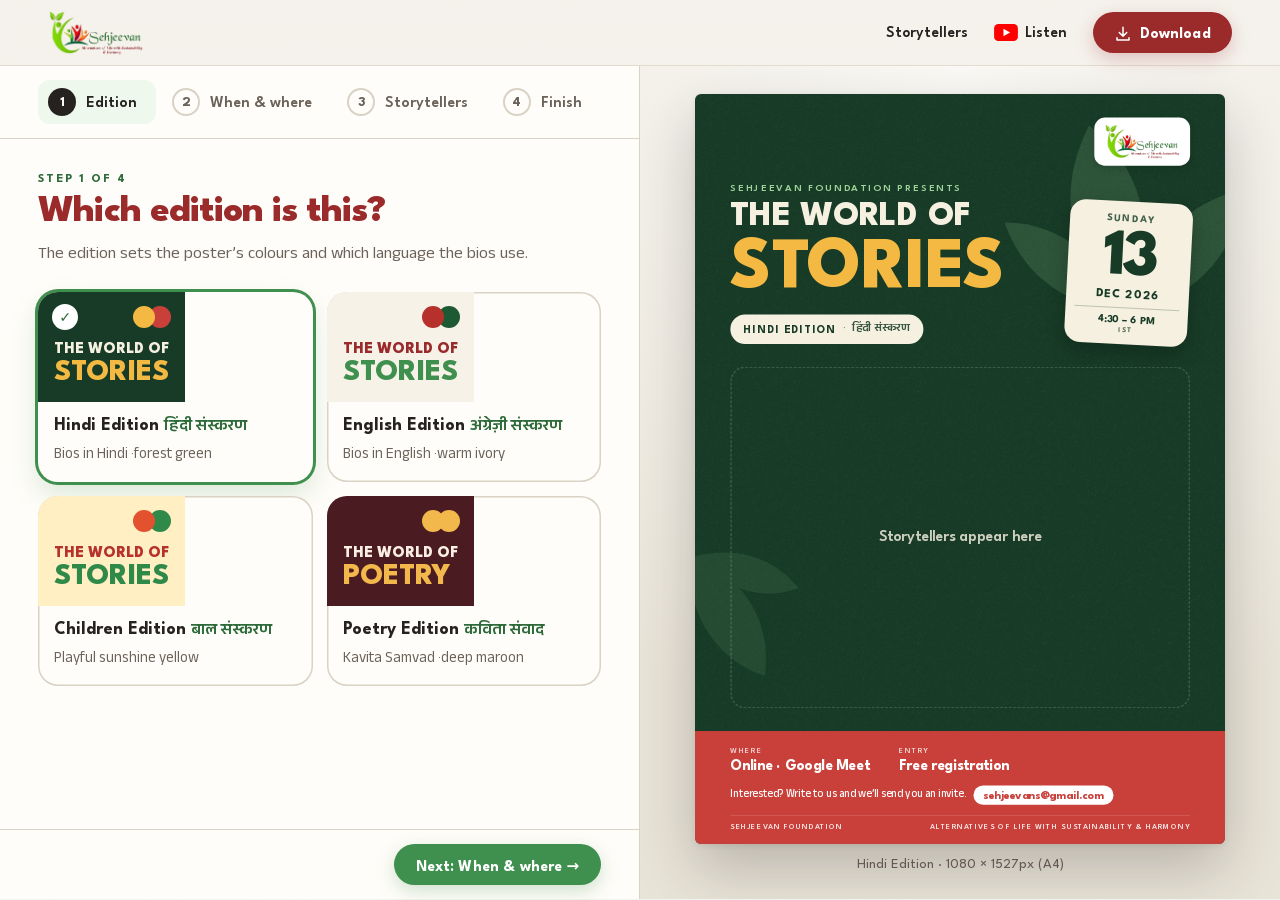
==== commit 95b39cb0: "Poster: logo top-right, invite line with email, exact-size PDF and print - Logo moves to the top-rig" ====
--- a/poster.html
+++ b/poster.html
@@ -167,8 +167,8 @@
             <div class="formats">
               <button type="button" class="fmt" data-fmt="png"><b>PNG</b><span>Sharp, best for WhatsApp</span></button>
               <button type="button" class="fmt" data-fmt="jpg"><b>JPG</b><span>Smaller file</span></button>
-              <button type="button" class="fmt" data-fmt="pdf"><b>PDF</b><span>A4, ready to print</span></button>
-              <button type="button" class="fmt dark" data-fmt="print"><b>Print</b><span>Open printer dialog</span></button>
+              <button type="button" class="fmt" data-fmt="pdf"><b>PDF</b><span>Exact poster size</span></button>
+              <button type="button" class="fmt dark" data-fmt="print"><b>Print</b><span>At poster size, no margins</span></button>
             </div>
             <p class="status" id="exportStatus" aria-live="polite"></p>
           </div>
--- a/css/poster.css
+++ b/css/poster.css
@@ -30,7 +30,7 @@
 @media (prefers-reduced-motion: reduce) { .step { animation: none; } }
 .step-head { margin: 26px 0 22px; }
 .step-head .kicker { font-family: var(--sans); font-weight: 700; font-size: .78rem; letter-spacing: .16em; text-transform: uppercase; color: var(--green-deep); margin: 0 0 .5rem; }
-.step-head h1 { font-family: var(--display); font-weight: 800; letter-spacing: -.025em; font-size: clamp(2rem, 3vw, 2.7rem); line-height: 1; margin: 0; color: var(--ink); }
+.step-head h1 { font-family: var(--display); font-weight: 800; letter-spacing: -.025em; font-size: clamp(2rem, 3vw, 2.7rem); line-height: 1; margin: 0; color: var(--red); }
 .step-head p { color: var(--muted); margin: .6rem 0 0; font-size: 1.04rem; }
 
 .step-nav { display: flex; justify-content: space-between; gap: 12px; padding: 14px clamp(16px, 3vw, 40px); border-top: 1px solid var(--line); background: var(--card); }
@@ -111,9 +111,9 @@
 }
 .ed:hover { transform: translateY(-2px); box-shadow: inset 0 0 0 1.5px var(--ink), 0 10px 24px rgba(0, 0, 0, .08); }
 .ed[aria-checked="true"] { box-shadow: 0 0 0 3px var(--green), 0 12px 28px rgba(63, 143, 78, .2); }
-.ed .sw { position: relative; height: 110px; display: flex; flex-direction: column; justify-content: flex-end; padding: 14px 16px; font-family: var(--display); font-weight: 800; letter-spacing: -.02em; }
-.ed .sw .a { font-size: 1rem; font-weight: 600; opacity: .9; }
-.ed .sw .b { font-size: 2rem; line-height: .95; }
+.ed .sw { position: relative; height: 110px; display: flex; flex-direction: column; justify-content: flex-end; padding: 14px 16px; font-family: var(--display); font-weight: 800; text-transform: uppercase; }
+.ed .sw .a { font-size: 1rem; }
+.ed .sw .b { font-size: 1.9rem; line-height: .95; margin-top: 2px; }
 .ed .sw i { position: absolute; right: 14px; top: 14px; width: 22px; height: 22px; border-radius: 50%; }
 .ed .sw i + i { right: 30px; }
 .ed { display: flex; flex-direction: column; }
@@ -177,14 +177,16 @@
 .poster {
   --bg: #173b26; --ink: #f6f0e1; --muted: rgba(246, 240, 225, .82); --accent: #f4b942; --accent-2: #9fd39a;
   --line: rgba(246, 240, 225, .16); --tile: #f6f0e1; --tile-ink: #173b26; --band: #c9403a; --band-ink: #fff; --ring: #f4b942;
+  --t1: var(--ink); --t2: var(--accent);
   --bio: 19px;
   --head: 'League Spartan', 'Anek Devanagari', sans-serif;
   position: relative; overflow: hidden; width: 1080px; min-height: 1527px; display: flex; flex-direction: column;
   background: var(--bg); color: var(--ink); font-family: 'Anek Devanagari', 'League Spartan', sans-serif;
 }
 .poster * { box-sizing: border-box; }
-.poster.ed-english { --bg: #f7f2e8; --ink: #1d3325; --muted: #4a574d; --accent: #b7312c; --accent-2: #3f8f4e; --line: rgba(29, 51, 37, .14); --tile: #1d5a34; --tile-ink: #fff; --band: #1d5a34; --band-ink: #fff; --ring: #3f8f4e; }
-.poster.ed-children { --bg: #ffefc2; --ink: #2b2a1f; --muted: #57533f; --accent: #e2522f; --accent-2: #2f8a4a; --line: rgba(43, 42, 31, .14); --tile: #2f8a4a; --tile-ink: #fff; --band: #e2522f; --band-ink: #fff; --ring: #2f8a4a; }
+.poster.ed-english { --bg: #f7f2e8; --ink: #1d3325; --muted: #4a574d; --accent: #b7312c; --accent-2: #3f8f4e; --line: rgba(29, 51, 37, .14); --tile: #1d5a34; --tile-ink: #fff; --band: #1d5a34; --band-ink: #fff; --ring: #3f8f4e; --t1: #9b2a2b; --t2: #3f8f4e; }
+.poster.ed-english .p-name .hi, .poster.ed-children .p-name .hi { color: var(--t2); }
+.poster.ed-children { --bg: #ffefc2; --ink: #2b2a1f; --muted: #57533f; --accent: #e2522f; --accent-2: #2f8a4a; --line: rgba(43, 42, 31, .14); --tile: #2f8a4a; --tile-ink: #fff; --band: #e2522f; --band-ink: #fff; --ring: #2f8a4a; --t1: #b8322c; --t2: #2f8a4a; }
 .poster.ed-poetry { --bg: #4a1c22; --ink: #fbefe3; --muted: rgba(251, 239, 227, .82); --accent: #f2b84b; --accent-2: #f2a08f; --line: rgba(251, 239, 227, .16); --tile: #fbefe3; --tile-ink: #4a1c22; --band: #f2b84b; --band-ink: #3a1418; --ring: #f2b84b; }
 
 .p-grain { position: absolute; inset: 0; background: url('../assets/img/grain.png'); opacity: .55; pointer-events: none; }
@@ -196,13 +198,13 @@
 .p-main { position: relative; flex: 1; display: flex; flex-direction: column; padding: 48px 72px 0; }
 .p-top { display: flex; justify-content: space-between; align-items: center; min-height: 86px; }
 .p-logo { background: #fff; border-radius: 22px; padding: 12px 20px; box-shadow: 0 6px 18px rgba(0, 0, 0, .12); }
-.p-logo img { height: 62px; width: auto; display: block; }
+.p-logo img { height: 74px; width: auto; display: block; }
 .p-session { font-family: var(--head); font-weight: 700; font-size: 22px; letter-spacing: .16em; text-transform: uppercase; color: var(--accent); border: 2px solid currentColor; border-radius: 999px; padding: 12px 22px 9px; }
 
 .p-hero { display: grid; grid-template-columns: 1fr 250px; gap: 36px; align-items: end; margin-top: 36px; }
 .p-over { font-family: var(--head); font-weight: 600; font-size: 21px; letter-spacing: .22em; text-transform: uppercase; color: var(--accent-2); margin-bottom: 14px; }
-.p-t1 { font-family: var(--head); font-weight: 600; font-size: 76px; line-height: .95; letter-spacing: -2px; white-space: nowrap; }
-.p-t2 { font-family: var(--head); font-weight: 800; font-size: 178px; line-height: .82; letter-spacing: -7px; color: var(--accent); white-space: nowrap; margin-top: 10px; }
+.p-t1 { font-family: var(--head); font-weight: 800; font-size: 72px; line-height: .95; letter-spacing: -.5px; white-space: nowrap; text-transform: uppercase; color: var(--t1); }
+.p-t2 { font-family: var(--head); font-weight: 800; font-size: 150px; line-height: .82; letter-spacing: -2px; color: var(--t2); white-space: nowrap; margin-top: 12px; text-transform: uppercase; }
 .p-edition { display: inline-flex; align-items: center; gap: 14px; margin-top: 30px; font-family: var(--head); font-weight: 700; font-size: 23px; letter-spacing: .14em; text-transform: uppercase; background: var(--ink); color: var(--bg); border-radius: 999px; padding: 14px 26px 10px; }
 .p-edition .hi { font-family: 'Anek Devanagari', sans-serif; letter-spacing: 0; text-transform: none; font-weight: 600; font-size: 23px; opacity: .85; margin-top: -3px; }
 .p-edition .hi::before { content: '·'; margin-right: 14px; opacity: .6; }
@@ -225,7 +227,7 @@
 .ed-children .p-card:nth-child(odd) .p-ph { transform: rotate(-3deg); }
 .ed-children .p-card:nth-child(even) .p-ph { transform: rotate(3deg); --ring: #e2522f; }
 .ed-children .p-card:nth-child(3n) .p-ph { --ring: #f2a91c; }
-.p-name { font-family: var(--head); font-weight: 700; font-size: 44px; line-height: 1; letter-spacing: -1px; }
+.p-name { font-family: var(--head); font-weight: 700; font-size: 44px; line-height: 1; letter-spacing: -1px; color: var(--t1); }
 .p-name .hi { display: inline-block; font-family: 'Anek Devanagari', sans-serif; font-weight: 600; font-size: 27px; letter-spacing: 0; color: var(--accent); margin-left: 14px; }
 .p-bio { margin-top: 12px; font-size: var(--bio); line-height: 1.55; color: var(--muted); }
 .p-bio p { margin: 0 0 .6em; }
@@ -247,3 +249,5 @@
 .p-qr svg { width: 100%; height: 100%; display: block; }
 .p-qr small { display: block; font-family: var(--head); font-weight: 700; font-size: 15px; letter-spacing: .18em; text-transform: uppercase; margin-top: 10px; }
 .p-sign { display: flex; justify-content: space-between; align-items: center; margin-top: 22px; padding-top: 16px; border-top: 1.5px solid color-mix(in srgb, currentColor 28%, transparent); font-family: var(--head); font-weight: 600; font-size: 16px; letter-spacing: .14em; text-transform: uppercase; opacity: .85; }
+.p-invite { display: flex; flex-wrap: wrap; align-items: center; gap: 10px 16px; margin-top: 22px; font-family: 'Anek Devanagari', sans-serif; font-weight: 500; font-size: 22px; }
+.p-invite b { font-family: var(--head); font-weight: 700; font-size: 24px; background: var(--band-ink); color: var(--band); border-radius: 999px; padding: 10px 20px 7px; }
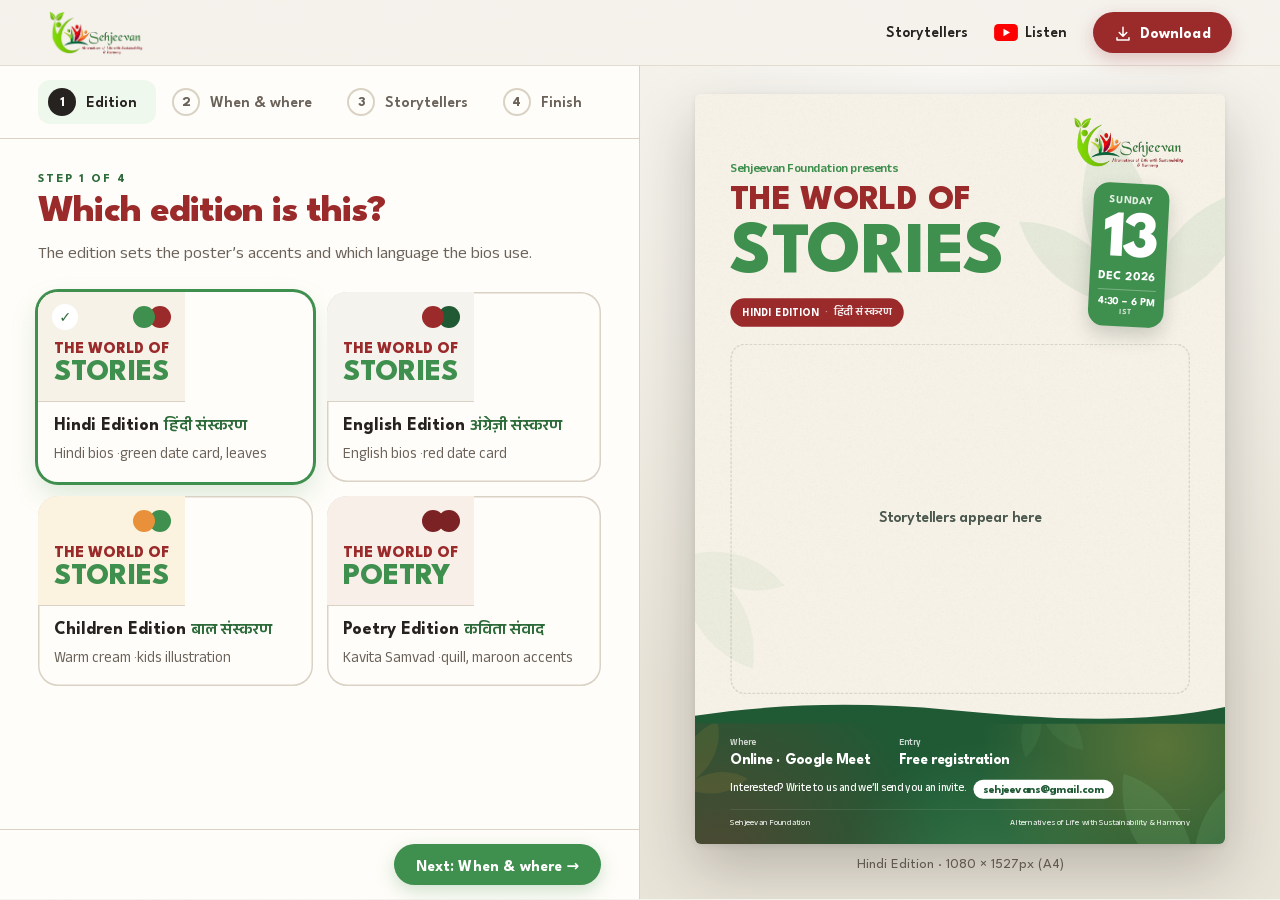
==== commit 63d303e2: "Poster: light background for every edition, painted green base, tighter top - All editions share a l" ====
--- a/poster.html
+++ b/poster.html
@@ -37,7 +37,7 @@
           <header class="step-head">
             <p class="kicker">Step 1 of 4</p>
             <h1>Which edition is this?</h1>
-            <p>The edition sets the poster’s colours and which language the bios use.</p>
+            <p>The edition sets the poster’s accents and which language the bios use.</p>
           </header>
           <div class="editions" id="editions" role="radiogroup" aria-label="Edition"></div>
         </section>
--- a/css/poster.css
+++ b/css/poster.css
@@ -112,6 +112,7 @@
 .ed:hover { transform: translateY(-2px); box-shadow: inset 0 0 0 1.5px var(--ink), 0 10px 24px rgba(0, 0, 0, .08); }
 .ed[aria-checked="true"] { box-shadow: 0 0 0 3px var(--green), 0 12px 28px rgba(63, 143, 78, .2); }
 .ed .sw { position: relative; height: 110px; display: flex; flex-direction: column; justify-content: flex-end; padding: 14px 16px; font-family: var(--display); font-weight: 800; text-transform: uppercase; }
+.ed .sw { box-shadow: inset 0 -1px 0 var(--line); }
 .ed .sw .a { font-size: 1rem; }
 .ed .sw .b { font-size: 1.9rem; line-height: .95; margin-top: 2px; }
 .ed .sw i { position: absolute; right: 14px; top: 14px; width: 22px; height: 22px; border-radius: 50%; }
@@ -171,83 +172,97 @@
 @keyframes flash { 0%, 100% { background: transparent; } 30% { background: var(--mint); } }
 
 /* =========================================================
-   The poster: 1080 × 1527 (A4 proportions), grows if needed.
-   One layout, four edition themes.
+   The poster: 1080 × 1527 (A4 proportions), grows with content.
+   Always a light paper background; editions differ in accent pieces
+   (date card, badge, photo rings, signature graphic). Green base band.
    ========================================================= */
 .poster {
-  --bg: #173b26; --ink: #f6f0e1; --muted: rgba(246, 240, 225, .82); --accent: #f4b942; --accent-2: #9fd39a;
-  --line: rgba(246, 240, 225, .16); --tile: #f6f0e1; --tile-ink: #173b26; --band: #c9403a; --band-ink: #fff; --ring: #f4b942;
-  --t1: var(--ink); --t2: var(--accent);
+  --bg: #f7f2e8; --ink: #1d3325; --muted: #4a574d; --t1: #9b2a2b; --t2: #3f8f4e;
+  --line: rgba(29, 51, 37, .13); --tile: #3f8f4e; --tile-ink: #fff; --badge: #9b2a2b; --badge-ink: #fff;
+  --ring: #3f8f4e; --leaf: #3f8f4e; --band: #1f5a35; --band-ink: #fff; --glow: rgba(244, 185, 66, .28);
   --bio: 19px;
   --head: 'League Spartan', 'Anek Devanagari', sans-serif;
   position: relative; overflow: hidden; width: 1080px; min-height: 1527px; display: flex; flex-direction: column;
   background: var(--bg); color: var(--ink); font-family: 'Anek Devanagari', 'League Spartan', sans-serif;
 }
 .poster * { box-sizing: border-box; }
-.poster.ed-english { --bg: #f7f2e8; --ink: #1d3325; --muted: #4a574d; --accent: #b7312c; --accent-2: #3f8f4e; --line: rgba(29, 51, 37, .14); --tile: #1d5a34; --tile-ink: #fff; --band: #1d5a34; --band-ink: #fff; --ring: #3f8f4e; --t1: #9b2a2b; --t2: #3f8f4e; }
-.poster.ed-english .p-name .hi, .poster.ed-children .p-name .hi { color: var(--t2); }
-.poster.ed-children { --bg: #ffefc2; --ink: #2b2a1f; --muted: #57533f; --accent: #e2522f; --accent-2: #2f8a4a; --line: rgba(43, 42, 31, .14); --tile: #2f8a4a; --tile-ink: #fff; --band: #e2522f; --band-ink: #fff; --ring: #2f8a4a; --t1: #b8322c; --t2: #2f8a4a; }
-.poster.ed-poetry { --bg: #4a1c22; --ink: #fbefe3; --muted: rgba(251, 239, 227, .82); --accent: #f2b84b; --accent-2: #f2a08f; --line: rgba(251, 239, 227, .16); --tile: #fbefe3; --tile-ink: #4a1c22; --band: #f2b84b; --band-ink: #3a1418; --ring: #f2b84b; }
-
-.p-grain { position: absolute; inset: 0; background: url('../assets/img/grain.png'); opacity: .55; pointer-events: none; }
-.p-leaves { position: absolute; top: -40px; right: -60px; width: 520px; height: 520px; color: var(--accent-2); opacity: .16; pointer-events: none; }
-.p-leaves.low { top: auto; right: auto; bottom: 240px; left: -140px; width: 380px; height: 380px; transform: rotate(160deg); opacity: .1; }
+.poster.ed-english { --bg: #f5f3ee; --tile: #9b2a2b; --badge: #1f5a35; --ring: #9b2a2b; --leaf: #9b2a2b; }
+.poster.ed-children { --bg: #fbf3df; --tile: #e8913a; --badge: #3f8f4e; --ring: #e8913a; --leaf: #e8913a; --glow: rgba(232, 145, 58, .35); }
+.poster.ed-poetry { --bg: #f8efe9; --tile: #7a2224; --badge: #7a2224; --ring: #7a2224; --leaf: #7a2224; --glow: rgba(242, 160, 143, .3); }
+
+.p-grain { position: absolute; inset: 0; background: url('../assets/img/grain.png'); opacity: .35; pointer-events: none; }
+.p-leaves { position: absolute; top: -30px; right: -70px; width: 500px; height: 500px; color: var(--leaf); opacity: .09; pointer-events: none; }
+.p-leaves.low { top: auto; right: auto; bottom: 260px; left: -150px; width: 360px; height: 360px; transform: rotate(160deg); opacity: .06; }
 .ed-poetry .p-leaves { display: none; }
-.p-quill { position: absolute; right: -30px; top: 130px; width: 360px; opacity: .14; pointer-events: none; transform: rotate(8deg); }
-
-.p-main { position: relative; flex: 1; display: flex; flex-direction: column; padding: 48px 72px 0; }
-.p-top { display: flex; justify-content: space-between; align-items: center; min-height: 86px; }
-.p-logo { background: #fff; border-radius: 22px; padding: 12px 20px; box-shadow: 0 6px 18px rgba(0, 0, 0, .12); }
-.p-logo img { height: 74px; width: auto; display: block; }
-.p-session { font-family: var(--head); font-weight: 700; font-size: 22px; letter-spacing: .16em; text-transform: uppercase; color: var(--accent); border: 2px solid currentColor; border-radius: 999px; padding: 12px 22px 9px; }
-
-.p-hero { display: grid; grid-template-columns: 1fr 250px; gap: 36px; align-items: end; margin-top: 36px; }
-.p-over { font-family: var(--head); font-weight: 600; font-size: 21px; letter-spacing: .22em; text-transform: uppercase; color: var(--accent-2); margin-bottom: 14px; }
+.p-quill { position: absolute; right: -20px; top: 170px; width: 340px; opacity: .1; pointer-events: none; transform: rotate(8deg); }
+.p-dots { position: absolute; right: 60px; top: 330px; width: 140px; height: 140px; opacity: .22; pointer-events: none;
+  background-image: radial-gradient(circle, #e8913a 4px, transparent 5px); background-size: 28px 28px; }
+
+.p-main { position: relative; flex: 1; display: flex; flex-direction: column; padding: 44px 72px 0; }
+.p-side { display: flex; flex-direction: column; align-items: center; justify-content: space-between; gap: 28px; }
+.p-logo { width: 230px; height: auto; display: block; }
+.p-session { display: inline-block; font-family: var(--head); font-weight: 700; font-size: 20px; letter-spacing: .06em; text-transform: uppercase; color: var(--t1); border: 2px solid currentColor; border-radius: 999px; padding: 10px 18px 7px; margin-bottom: 18px; }
+
+.p-hero { display: grid; grid-template-columns: 1fr 250px; gap: 36px; align-items: stretch; }
+.p-titles { align-self: end; }
+.p-over { font-family: 'Anek Devanagari', sans-serif; font-weight: 600; font-size: 25px; color: var(--t2); margin-bottom: 8px; }
 .p-t1 { font-family: var(--head); font-weight: 800; font-size: 72px; line-height: .95; letter-spacing: -.5px; white-space: nowrap; text-transform: uppercase; color: var(--t1); }
 .p-t2 { font-family: var(--head); font-weight: 800; font-size: 150px; line-height: .82; letter-spacing: -2px; color: var(--t2); white-space: nowrap; margin-top: 12px; text-transform: uppercase; }
-.p-edition { display: inline-flex; align-items: center; gap: 14px; margin-top: 30px; font-family: var(--head); font-weight: 700; font-size: 23px; letter-spacing: .14em; text-transform: uppercase; background: var(--ink); color: var(--bg); border-radius: 999px; padding: 14px 26px 10px; }
-.p-edition .hi { font-family: 'Anek Devanagari', sans-serif; letter-spacing: 0; text-transform: none; font-weight: 600; font-size: 23px; opacity: .85; margin-top: -3px; }
-.p-edition .hi::before { content: '·'; margin-right: 14px; opacity: .6; }
-
-.p-date { background: var(--tile); color: var(--tile-ink); border-radius: 32px; padding: 26px 18px 22px; text-align: center; transform: rotate(3deg); box-shadow: 0 18px 40px rgba(0, 0, 0, .22); font-family: var(--head); }
-.p-date .wd { font-weight: 700; font-size: 21px; letter-spacing: .2em; text-transform: uppercase; opacity: .8; }
+.p-edition { display: inline-flex; align-items: center; gap: 12px; margin-top: 28px; font-family: var(--head); font-weight: 700; font-size: 22px; letter-spacing: .05em; text-transform: uppercase; background: var(--badge); color: var(--badge-ink); border-radius: 999px; padding: 13px 24px 9px; }
+.p-edition .hi { font-family: 'Anek Devanagari', sans-serif; letter-spacing: 0; text-transform: none; font-weight: 600; font-size: 23px; opacity: .9; margin-top: -3px; }
+.p-edition .hi::before { content: '·'; margin-right: 12px; opacity: .6; }
+
+.p-date { background: var(--tile); color: var(--tile-ink); border-radius: 32px; padding: 26px 18px 22px; text-align: center; transform: rotate(3deg); box-shadow: 0 18px 40px rgba(29, 51, 37, .2); font-family: var(--head); }
+.p-date .wd { font-weight: 700; font-size: 22px; letter-spacing: .08em; text-transform: uppercase; opacity: .85; }
 .p-date .dd { font-weight: 800; font-size: 134px; line-height: .85; letter-spacing: -5px; margin: 14px 0 4px; }
-.p-date .my { font-weight: 700; font-size: 25px; letter-spacing: .1em; text-transform: uppercase; }
-.p-date .tm { font-weight: 700; font-size: 22px; margin-top: 14px; padding-top: 14px; border-top: 2px solid color-mix(in srgb, currentColor 25%, transparent); white-space: nowrap; }
-.p-date .tm small { display: block; font-size: 15px; letter-spacing: .16em; opacity: .7; margin-top: 3px; }
+.p-date .my { font-weight: 700; font-size: 25px; letter-spacing: .04em; text-transform: uppercase; }
+.p-date .tm { font-weight: 700; font-size: 22px; margin-top: 14px; padding-top: 14px; border-top: 2px solid rgba(255, 255, 255, .3); white-space: nowrap; }
+.p-date .tm small { display: block; font-size: 16px; letter-spacing: .06em; opacity: .75; margin-top: 3px; }
 .p-date.tba .dd { font-size: 64px; letter-spacing: -1px; padding: 18px 0; }
 
-.p-people { flex: 1; display: flex; flex-direction: column; justify-content: center; margin: 34px 0 30px; }
+.p-people { flex: 1; display: flex; flex-direction: column; justify-content: center; margin: 34px 0 60px; }
 .p-card { display: grid; grid-template-columns: 176px 1fr; gap: 34px; align-items: center; padding: 20px 0; border-top: 2px solid var(--line); }
 .p-card:last-child { border-bottom: 2px solid var(--line); }
-.p-people.names .p-card { grid-template-columns: 150px 1fr; padding: 20px 0; }
-.p-ph { position: relative; width: 100%; aspect-ratio: 1; border-radius: 46px; overflow: hidden; box-shadow: 0 0 0 5px var(--bg), 0 0 0 9px var(--ring); background: rgba(255, 255, 255, .2); }
+.p-people.names .p-card { grid-template-columns: 150px 1fr; padding: 18px 0; }
+.p-ph { position: relative; width: 100%; aspect-ratio: 1; border-radius: 46px; overflow: hidden; box-shadow: 0 0 0 5px var(--bg), 0 0 0 9px var(--ring); background: #e8e2d4; }
 .p-ph img { width: 100%; height: 100%; object-fit: cover; display: block; }
 .poster.circle .p-ph { border-radius: 50%; }
 .ed-children .p-card:nth-child(odd) .p-ph { transform: rotate(-3deg); }
-.ed-children .p-card:nth-child(even) .p-ph { transform: rotate(3deg); --ring: #e2522f; }
-.ed-children .p-card:nth-child(3n) .p-ph { --ring: #f2a91c; }
+.ed-children .p-card:nth-child(even) .p-ph { transform: rotate(3deg); --ring: #3f8f4e; }
+.ed-children .p-card:nth-child(3n) .p-ph { --ring: #9b2a2b; }
 .p-name { font-family: var(--head); font-weight: 700; font-size: 44px; line-height: 1; letter-spacing: -1px; color: var(--t1); }
-.p-name .hi { display: inline-block; font-family: 'Anek Devanagari', sans-serif; font-weight: 600; font-size: 27px; letter-spacing: 0; color: var(--accent); margin-left: 14px; }
+.p-name .hi { display: inline-block; font-family: 'Anek Devanagari', sans-serif; font-weight: 600; font-size: 27px; letter-spacing: 0; color: var(--t2); margin-left: 14px; }
 .p-bio { margin-top: 12px; font-size: var(--bio); line-height: 1.55; color: var(--muted); }
 .p-bio p { margin: 0 0 .6em; }
 .p-bio p:last-child { margin-bottom: 0; }
 .p-bio[lang="en"] { line-height: 1.48; }
-.p-empty { flex: 1; display: grid; place-items: center; text-align: center; color: var(--muted); font-family: var(--head); font-weight: 600; font-size: 32px; border: 3px dashed var(--line); border-radius: 30px; margin: 46px 0; }
-
-.p-kids { display: block; width: 62%; height: auto; margin: -6px auto -4px; position: relative; }
-
-.p-band { position: relative; background: var(--band); color: var(--band-ink); padding: 34px 72px 26px; }
-.p-band-row { display: flex; align-items: center; gap: 40px; }
-.p-facts { flex: 1; display: grid; grid-template-columns: repeat(2, auto); justify-content: start; gap: 18px 60px; }
-.p-fact small { display: block; font-family: var(--head); font-weight: 600; font-size: 16px; letter-spacing: .2em; text-transform: uppercase; opacity: .75; }
-.p-fact b { display: block; font-family: var(--head); font-weight: 700; font-size: 31px; line-height: 1.1; margin-top: 6px; letter-spacing: -.3px; }
-.p-note { font-family: 'Anek Devanagari', sans-serif; font-weight: 500; font-size: 21px; line-height: 1.4; margin-top: 22px; opacity: .92; max-width: 760px; }
-.p-link { display: inline-block; margin-top: 14px; font-family: var(--head); font-weight: 700; font-size: 24px; background: var(--band-ink); color: var(--band); border-radius: 999px; padding: 11px 20px 8px; word-break: break-all; }
-.p-qr { flex: none; text-align: center; }
+.p-empty { flex: 1; display: grid; place-items: center; text-align: center; color: var(--muted); font-family: var(--head); font-weight: 600; font-size: 32px; border: 3px dashed var(--line); border-radius: 30px; margin: 34px 0 60px; }
+
+.p-kids { display: block; width: 58%; height: auto; margin: -40px auto 0; position: relative; z-index: 1; }
+
+/* green base with a wavy top edge and a soft painted watermark */
+.p-band { position: relative; background: var(--band); color: var(--band-ink); padding: 26px 72px 26px; }
+.p-wave { position: absolute; left: 0; top: -44px; width: 100%; height: 46px; display: block; }
+.p-wave path { fill: var(--band); }
+.p-band-art { position: absolute; inset: 0; overflow: hidden; pointer-events: none;
+  background:
+    radial-gradient(circle at 88% 18%, var(--glow), transparent 38%),
+    radial-gradient(circle at 4% 120%, rgba(155, 42, 43, .38), transparent 42%),
+    radial-gradient(circle at 55% 140%, rgba(120, 190, 120, .28), transparent 45%); }
+.p-band-art .lf { position: absolute; color: #6fae72; opacity: .22; }
+.p-band-art .lf.a { right: -60px; bottom: -120px; width: 360px; height: 360px; transform: rotate(-20deg); }
+.p-band-art .lf.b { right: 250px; top: -70px; width: 180px; height: 180px; transform: rotate(150deg); opacity: .12; }
+.p-band-art .lf.c { left: -70px; top: -40px; width: 200px; height: 200px; transform: rotate(40deg); opacity: .1; color: #f4b942; }
+.p-band-row { position: relative; display: flex; align-items: center; gap: 40px; }
+.p-facts { display: grid; grid-template-columns: repeat(2, auto); justify-content: start; gap: 18px 60px; }
+.p-fact small { display: block; font-family: 'Anek Devanagari', sans-serif; font-weight: 600; font-size: 18px; opacity: .78; }
+.p-fact b { display: block; font-family: var(--head); font-weight: 700; font-size: 31px; line-height: 1.1; margin-top: 2px; letter-spacing: -.3px; }
+.p-invite { display: flex; flex-wrap: wrap; align-items: center; gap: 10px 16px; margin-top: 22px; font-family: 'Anek Devanagari', sans-serif; font-weight: 500; font-size: 22px; }
+.p-invite b { font-family: var(--head); font-weight: 700; font-size: 24px; background: var(--band-ink); color: var(--band); border-radius: 999px; padding: 10px 20px 7px; }
+.p-note { font-family: 'Anek Devanagari', sans-serif; font-weight: 500; font-size: 21px; line-height: 1.4; margin-top: 16px; opacity: .92; max-width: 760px; }
+.p-link { display: inline-block; margin-top: 14px; font-family: var(--head); font-weight: 700; font-size: 22px; border: 2px solid rgba(255, 255, 255, .7); border-radius: 999px; padding: 9px 18px 6px; word-break: break-all; }
+.p-qr { flex: none; margin-left: auto; text-align: center; }
 .p-qr .box { width: 156px; height: 156px; background: #fff; border-radius: 22px; padding: 14px; }
 .p-qr svg { width: 100%; height: 100%; display: block; }
-.p-qr small { display: block; font-family: var(--head); font-weight: 700; font-size: 15px; letter-spacing: .18em; text-transform: uppercase; margin-top: 10px; }
-.p-sign { display: flex; justify-content: space-between; align-items: center; margin-top: 22px; padding-top: 16px; border-top: 1.5px solid color-mix(in srgb, currentColor 28%, transparent); font-family: var(--head); font-weight: 600; font-size: 16px; letter-spacing: .14em; text-transform: uppercase; opacity: .85; }
-.p-invite { display: flex; flex-wrap: wrap; align-items: center; gap: 10px 16px; margin-top: 22px; font-family: 'Anek Devanagari', sans-serif; font-weight: 500; font-size: 22px; }
-.p-invite b { font-family: var(--head); font-weight: 700; font-size: 24px; background: var(--band-ink); color: var(--band); border-radius: 999px; padding: 10px 20px 7px; }
+.p-qr small { display: block; font-family: 'Anek Devanagari', sans-serif; font-weight: 600; font-size: 17px; margin-top: 8px; }
+.p-sign { position: relative; display: flex; justify-content: space-between; align-items: center; margin-top: 22px; padding-top: 14px; border-top: 1.5px solid rgba(255, 255, 255, .22); font-family: 'Anek Devanagari', sans-serif; font-weight: 500; font-size: 17px; opacity: .85; }
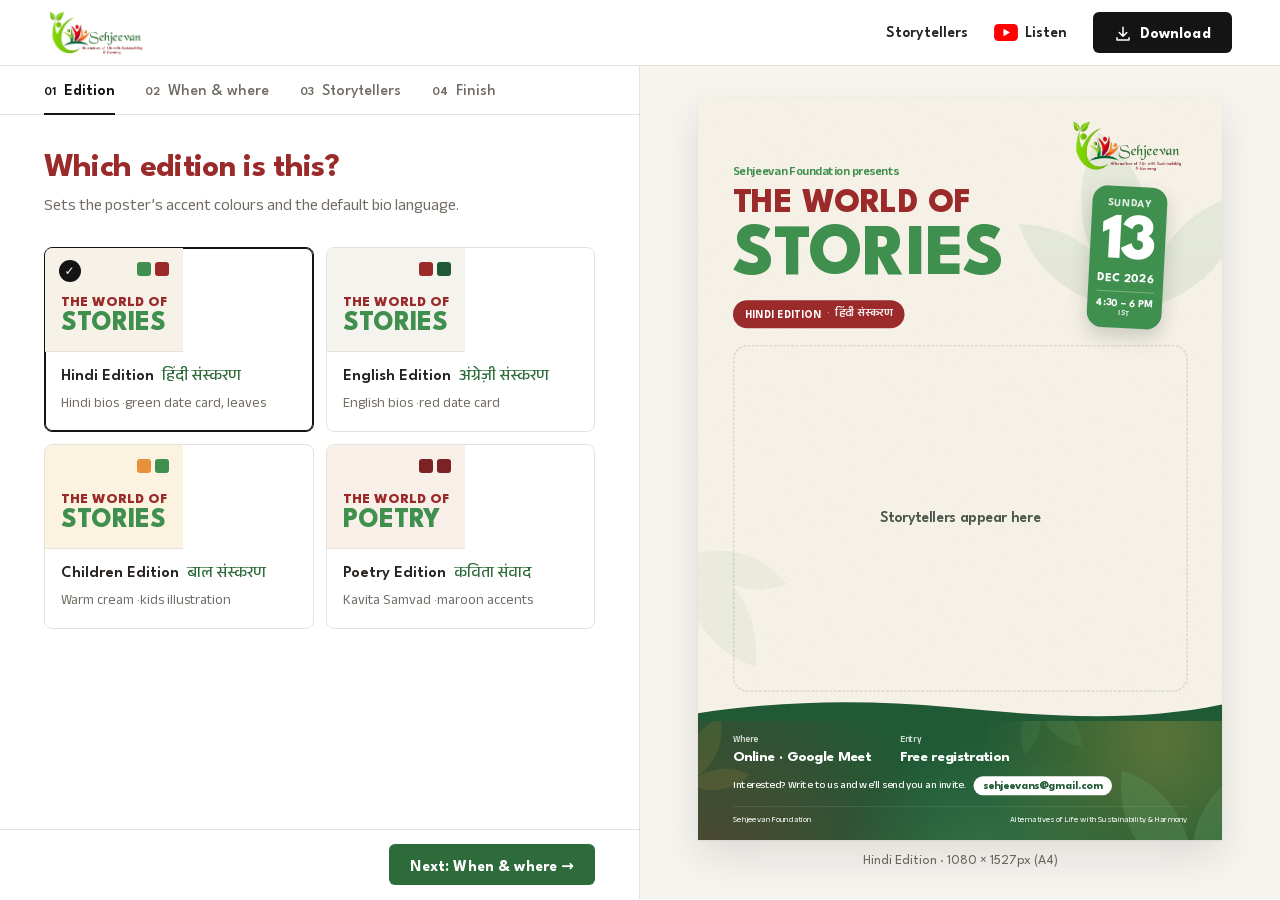
==== commit bcbe668a: "Poster Studio: cleaner editorial UI and editable Hindi names - Flat studio UI: hairline dividers, te" ====
--- a/poster.html
+++ b/poster.html
@@ -25,19 +25,18 @@
   <div class="studio-grid">
     <section class="panel" aria-label="Poster builder">
       <ol class="stepper" id="stepper">
-        <li><button type="button" data-step="0"><span class="dot">1</span><span class="lbl">Edition</span></button></li>
-        <li><button type="button" data-step="1"><span class="dot">2</span><span class="lbl">When &amp; where</span></button></li>
-        <li><button type="button" data-step="2"><span class="dot">3</span><span class="lbl">Storytellers</span></button></li>
-        <li><button type="button" data-step="3"><span class="dot">4</span><span class="lbl">Finish</span></button></li>
+        <li><button type="button" data-step="0"><span class="dot">01</span><span class="lbl">Edition</span></button></li>
+        <li><button type="button" data-step="1"><span class="dot">02</span><span class="lbl">When &amp; where</span></button></li>
+        <li><button type="button" data-step="2"><span class="dot">03</span><span class="lbl">Storytellers</span></button></li>
+        <li><button type="button" data-step="3"><span class="dot">04</span><span class="lbl">Finish</span></button></li>
       </ol>
 
       <div class="steps">
         <!-- 1 · Edition -->
         <section class="step" data-step="0">
           <header class="step-head">
-            <p class="kicker">Step 1 of 4</p>
             <h1>Which edition is this?</h1>
-            <p>The edition sets the poster’s accents and which language the bios use.</p>
+            <p>Sets the poster’s accent colours and the default bio language.</p>
           </header>
           <div class="editions" id="editions" role="radiogroup" aria-label="Edition"></div>
         </section>
@@ -45,9 +44,8 @@
         <!-- 2 · When & where -->
         <section class="step" data-step="1" hidden>
           <header class="step-head">
-            <p class="kicker">Step 2 of 4</p>
             <h1>When &amp; where?</h1>
-            <p>Pick a date and time. The day of the week fills itself in.</p>
+            <p>The day of the week fills itself in.</p>
           </header>
 
           <div class="group">
@@ -108,9 +106,8 @@
         <!-- 3 · Storytellers -->
         <section class="step" data-step="2" hidden>
           <header class="step-head">
-            <p class="kicker">Step 3 of 4</p>
             <h1>Who’s telling stories?</h1>
-            <p>Two to four storytellers fit best. Reorder them or switch a bio’s language after adding.</p>
+            <p>Two to four fit best. Edit the Hindi name, bio language or order for each.</p>
           </header>
           <ol class="selected" id="selected"></ol>
           <div class="picker">
@@ -128,9 +125,8 @@
         <!-- 4 · Finish -->
         <section class="step" data-step="3" hidden>
           <header class="step-head">
-            <p class="kicker">Step 4 of 4</p>
             <h1>Finishing touches</h1>
-            <p>Adjust the look, then download or print.</p>
+            <p>Adjust the look, then download.</p>
           </header>
 
           <div class="group">
@@ -146,6 +142,14 @@
                   <button type="button" data-bio="none">Names only</button>
                 </div>
               </div>
+              <div class="field"><span>Hindi names</span>
+                <div class="seg" id="hiSeg" role="radiogroup" aria-label="Hindi names">
+                  <button type="button" data-hi="1">Show</button>
+                  <button type="button" data-hi="0">Hide</button>
+                </div>
+              </div>
+            </div>
+            <div class="row2">
               <div class="field"><span>Photos</span>
                 <div class="seg" id="shapeSeg" role="radiogroup" aria-label="Photo shape">
                   <button type="button" data-shape="rounded">Rounded</button>
--- a/css/poster.css
+++ b/css/poster.css
@@ -1,175 +1,194 @@
 /* =========================================================
-   Studio shell: builder on the left half, compact preview on the right
+   Poster Studio: flat, editorial UI. Hairlines, compact controls,
+   one accent (Sehjeevan green) for primary actions.
    ========================================================= */
-.studio { min-height: 100vh; }
+.studio {
+  --s-ink: #141414; --s-muted: #6f6a62; --s-line: #e6e2da; --s-soft: #f6f4ef; --s-radius: 6px;
+  min-height: 100vh; background: #fff;
+}
+.studio .topbar { background: #fff; backdrop-filter: none; -webkit-backdrop-filter: none; border-bottom: 1px solid var(--s-line); }
+.studio .btn { border-radius: var(--s-radius); box-shadow: none; }
+.studio .btn-primary { background: var(--s-ink); }
+.studio .btn-primary:hover { background: #000; }
 .studio-grid { display: grid; grid-template-columns: 1fr 1fr; height: calc(100vh - 67px); }
 
-.panel { display: flex; flex-direction: column; min-height: 0; background: var(--card); border-right: 1px solid var(--line); }
-.stepper {
-  list-style: none; margin: 0; padding: 14px clamp(16px, 3vw, 40px); display: flex; gap: 6px;
-  border-bottom: 1px solid var(--line); background: var(--card);
-}
-.stepper li { flex: auto; min-width: 0; }
+.panel { display: flex; flex-direction: column; min-height: 0; background: #fff; border-right: 1px solid var(--s-line); }
+.stepper { list-style: none; margin: 0; padding: 0 clamp(20px, 3.4vw, 48px); display: flex; gap: clamp(16px, 2.4vw, 36px); border-bottom: 1px solid var(--s-line); }
+.stepper li { min-width: 0; }
 .stepper button {
-  width: 100%; display: flex; align-items: center; gap: 10px; border: 0; background: none; cursor: pointer;
-  padding: 8px 10px; border-radius: 12px; text-align: left; color: var(--muted); font-family: var(--sans); font-weight: 600; font-size: .98rem;
-  transition: background .15s, color .15s;
-}
-.stepper button:hover { background: var(--paper); }
-.stepper .dot { flex: none; width: 28px; height: 28px; border-radius: 50%; display: grid; place-items: center; font-size: .85rem; font-weight: 700; box-shadow: inset 0 0 0 2px var(--line); background: var(--card); transition: all .2s; }
-.stepper .lbl { white-space: nowrap; overflow: hidden; text-overflow: ellipsis; padding-top: 2px; }
-.stepper button.done .dot { background: var(--green); color: #fff; box-shadow: none; font-size: 0; }
-.stepper button.done .dot::after { content: '✓'; font-size: .85rem; }
-.stepper button[aria-current="step"] { color: var(--ink); background: var(--mint); }
-.stepper button[aria-current="step"] .dot { background: var(--ink); color: #fff; box-shadow: none; font-size: .85rem; }
-.stepper button[aria-current="step"] .dot::after { content: none; }
-
-.steps { flex: 1; overflow-y: auto; padding: 8px clamp(16px, 3vw, 40px) 28px; }
-.step { max-width: 640px; margin: 0 auto; animation: stepIn .35s cubic-bezier(.2, .7, .3, 1); }
-@keyframes stepIn { from { opacity: 0; transform: translateX(14px); } }
+  display: flex; align-items: baseline; gap: 8px; border: 0; background: none; cursor: pointer; padding: 18px 0 15px;
+  font-family: var(--sans); font-weight: 500; font-size: .98rem; color: var(--s-muted); border-bottom: 2px solid transparent; margin-bottom: -1px;
+  transition: color .15s, border-color .15s;
+}
+.stepper button:hover { color: var(--s-ink); }
+.stepper .dot { font-size: .78rem; font-weight: 600; font-variant-numeric: tabular-nums; }
+.stepper .lbl { white-space: nowrap; }
+.stepper button.done { color: var(--s-ink); }
+.stepper button.done .dot { color: var(--green); }
+.stepper button[aria-current="step"] { color: var(--s-ink); border-bottom-color: var(--s-ink); font-weight: 600; }
+
+.steps { flex: 1; overflow-y: auto; padding: 0 clamp(20px, 3.4vw, 48px) 32px; }
+.step { max-width: 600px; animation: stepIn .3s ease; }
+@keyframes stepIn { from { opacity: 0; transform: translateY(6px); } }
 @media (prefers-reduced-motion: reduce) { .step { animation: none; } }
-.step-head { margin: 26px 0 22px; }
-.step-head .kicker { font-family: var(--sans); font-weight: 700; font-size: .78rem; letter-spacing: .16em; text-transform: uppercase; color: var(--green-deep); margin: 0 0 .5rem; }
-.step-head h1 { font-family: var(--display); font-weight: 800; letter-spacing: -.025em; font-size: clamp(2rem, 3vw, 2.7rem); line-height: 1; margin: 0; color: var(--red); }
-.step-head p { color: var(--muted); margin: .6rem 0 0; font-size: 1.04rem; }
-
-.step-nav { display: flex; justify-content: space-between; gap: 12px; padding: 14px clamp(16px, 3vw, 40px); border-top: 1px solid var(--line); background: var(--card); }
+.step-head { margin: 36px 0 26px; }
+.step-head h1 { font-family: var(--display); font-weight: 700; letter-spacing: -.02em; font-size: clamp(1.9rem, 2.6vw, 2.4rem); line-height: 1.05; margin: 0; color: var(--red); }
+.step-head p { color: var(--s-muted); margin: .5rem 0 0; font-size: 1rem; }
+
+.step-nav { display: flex; justify-content: space-between; align-items: center; gap: 12px; padding: 14px clamp(20px, 3.4vw, 48px); border-top: 1px solid var(--s-line); background: #fff; }
+.step-nav #backBtn { box-shadow: none; padding-left: 0; color: var(--s-muted); }
+.step-nav #backBtn:hover { color: var(--s-ink); }
 .step-nav #backBtn:disabled { visibility: hidden; }
+.step-nav #nextBtn { background: var(--green-deep); }
+.step-nav #nextBtn:hover { background: #24562f; }
 .step-nav #nextBtn[hidden] { display: none; }
 
-.stage { display: flex; flex-direction: column; align-items: center; justify-content: center; padding: 28px; min-height: 0; overflow: hidden;
-  background: radial-gradient(120% 80% at 50% 0%, #fbfaf6 0%, #e9e4d8 100%); }
+.stage { display: flex; flex-direction: column; align-items: center; justify-content: center; padding: 32px; min-height: 0; overflow: hidden; background: var(--s-soft); }
 .stage-box { width: 100%; flex: 1; display: grid; place-items: center; min-height: 0; }
-.poster-scale { position: relative; border-radius: 6px; box-shadow: 0 2px 6px rgba(0, 0, 0, .08), 0 24px 60px rgba(38, 34, 31, .25); overflow: hidden; }
+.poster-scale { position: relative; box-shadow: 0 1px 2px rgba(0, 0, 0, .06), 0 16px 40px rgba(0, 0, 0, .1); overflow: hidden; }
 .poster-scale .poster { position: absolute; left: 0; top: 0; transform-origin: 0 0; }
-.stage-meta { color: var(--muted); font-family: var(--sans); font-size: .9rem; margin: 14px 0 0; }
+.stage-meta { color: var(--s-muted); font-family: var(--sans); font-size: .85rem; margin: 14px 0 0; font-variant-numeric: tabular-nums; }
 
 @media (max-width: 900px) {
   .studio-grid { grid-template-columns: 1fr; height: auto; }
-  .stage { order: -1; height: 52vh; border-bottom: 1px solid var(--line); padding: 16px; }
+  .stage { order: -1; height: 52vh; border-bottom: 1px solid var(--s-line); padding: 16px; }
   .panel { border-right: 0; }
   .steps { overflow: visible; }
   .step-nav { position: sticky; bottom: 0; z-index: 5; }
-  .stepper { position: sticky; top: 63px; z-index: 5; padding: 10px 12px; }
+  .stepper { position: sticky; top: 63px; z-index: 5; background: #fff; gap: 18px; overflow-x: auto; }
   .stepper .lbl { display: none; }
-  .stepper button { justify-content: center; }
   .stepper button[aria-current="step"] .lbl { display: inline; }
 }
 
-/* ---------- form pieces ---------- */
-.group { padding: 20px 0; border-top: 1px dashed var(--line); }
+/* ---------- fields ---------- */
+.group { padding: 22px 0; border-top: 1px solid var(--s-line); }
 .step-head + .group { border-top: 0; padding-top: 0; }
-.glabel { display: block; font-family: var(--sans); font-weight: 700; font-size: .8rem; color: var(--muted); text-transform: uppercase; letter-spacing: .08em; margin-bottom: 10px; }
-.field { display: flex; flex-direction: column; gap: 6px; margin-bottom: 12px; min-width: 0; }
-.field > span { font-family: var(--sans); font-weight: 700; font-size: .8rem; color: var(--muted); text-transform: uppercase; letter-spacing: .07em; }
-.field > span em, .toggle em { font-style: normal; text-transform: none; letter-spacing: 0; font-weight: 500; color: var(--muted); font-size: .85rem; margin-left: .3em; }
+.glabel, .field > span {
+  display: block; font-family: var(--sans); font-weight: 600; font-size: .74rem; color: var(--s-muted);
+  text-transform: uppercase; letter-spacing: .06em; margin-bottom: 8px;
+}
+.field { display: flex; flex-direction: column; margin-bottom: 14px; min-width: 0; }
+.field > span { margin-bottom: 6px; }
+.field > span em, .toggle em { font-style: normal; text-transform: none; letter-spacing: 0; font-weight: 400; color: var(--s-muted); margin-left: .35em; }
 .field input, .field select, .field textarea {
-  width: 100%; border: 0; border-radius: 12px; padding: .72em .9em; background: var(--paper);
-  box-shadow: inset 0 0 0 1.5px var(--line); font-size: 1rem; min-width: 0; transition: box-shadow .15s, background .15s;
-}
-.field textarea { resize: vertical; line-height: 1.45; }
-.field input:focus, .field select:focus, .field textarea:focus { outline: 0; background: #fff; box-shadow: inset 0 0 0 2px var(--green); }
-.row2 { display: grid; grid-template-columns: 1fr 1fr; gap: 12px; }
-.row3 { display: grid; grid-template-columns: 1fr 1fr .9fr; gap: 12px; }
+  width: 100%; border: 1px solid var(--s-line); border-radius: var(--s-radius); padding: 0 12px; height: 44px; background: #fff;
+  font-size: .98rem; min-width: 0; transition: border-color .15s;
+}
+.field textarea { height: auto; padding: 10px 12px; resize: vertical; line-height: 1.45; }
+.field input:hover, .field select:hover, .field textarea:hover { border-color: #cdc8be; }
+.field input:focus, .field select:focus, .field textarea:focus { outline: 0; border-color: var(--s-ink); }
+.row2 { display: grid; grid-template-columns: 1fr 1fr; gap: 14px; }
+.row3 { display: grid; grid-template-columns: 1fr 1fr .9fr; gap: 14px; }
 @media (max-width: 480px) { .row3 { grid-template-columns: 1fr 1fr; } .row3 .field:last-child { grid-column: 1 / -1; } }
 
-.seg { display: inline-flex; flex-wrap: wrap; background: var(--paper); border-radius: 999px; padding: 3px; box-shadow: inset 0 0 0 1.5px var(--line); }
-.seg button { border: 0; background: none; border-radius: 999px; padding: .5em 1.05em .4em; font-family: var(--sans); font-weight: 600; font-size: .95rem; cursor: pointer; color: var(--muted); transition: background .15s, color .15s; }
-.seg button:hover { color: var(--ink); }
-.seg button[aria-checked="true"], .seg button[aria-pressed="true"] { background: var(--ink); color: #fff; }
-.seg button:disabled { opacity: .35; cursor: default; }
+.seg { display: inline-flex; border: 1px solid var(--s-line); border-radius: var(--s-radius); overflow: hidden; background: #fff; }
+.seg button { border: 0; background: none; padding: 0 14px; height: 38px; font-family: var(--sans); font-weight: 500; font-size: .92rem; cursor: pointer; color: var(--s-muted); transition: background .15s, color .15s; }
+.seg button + button { border-left: 1px solid var(--s-line); }
+.seg button:hover { color: var(--s-ink); background: var(--s-soft); }
+.seg button[aria-checked="true"], .seg button[aria-pressed="true"] { background: var(--s-ink); color: #fff; }
+.seg button:disabled { opacity: .35; cursor: default; background: none; }
+.field .seg { align-self: flex-start; }
 .seg.big { display: flex; margin-bottom: 14px; }
-.seg.big button { flex: 1; padding: .75em 1em .65em; font-size: 1rem; }
+.seg.big button { flex: 1; height: 44px; font-size: .98rem; }
+.seg.mini button { height: 30px; padding: 0 10px; font-size: .82rem; }
 
 .suggest { display: flex; flex-wrap: wrap; gap: 6px; margin: -4px 0 4px; }
 #regSuggest { margin: 0 0 10px; }
-.suggest button { border: 0; cursor: pointer; border-radius: 999px; padding: .4em .9em .3em; font-family: var(--sans); font-size: .92rem; font-weight: 600; background: var(--card); box-shadow: inset 0 0 0 1.5px var(--line); color: var(--ink); }
-.suggest button:hover { box-shadow: inset 0 0 0 1.5px var(--ink); }
-.suggest button[aria-pressed="true"] { background: var(--mint); box-shadow: inset 0 0 0 2px var(--green); color: var(--green-deep); }
+.suggest button { border: 1px solid var(--s-line); cursor: pointer; border-radius: var(--s-radius); padding: 0 10px; height: 30px; font-family: var(--sans); font-size: .86rem; font-weight: 500; background: #fff; color: var(--s-ink); }
+.suggest button:hover { border-color: var(--s-ink); }
+.suggest button[aria-pressed="true"] { border-color: var(--green); color: var(--green-deep); background: #f1f8f0; }
 
 .toggle { display: flex; align-items: flex-start; gap: 12px; cursor: pointer; }
 .toggle input { position: absolute; opacity: 0; pointer-events: none; }
-.toggle .track { flex: none; width: 44px; height: 26px; border-radius: 999px; background: #d8d1c4; position: relative; transition: background .2s; margin-top: 1px; }
-.toggle .track::after { content: ''; position: absolute; top: 3px; left: 3px; width: 20px; height: 20px; border-radius: 50%; background: #fff; box-shadow: 0 1px 3px rgba(0, 0, 0, .25); transition: transform .2s cubic-bezier(.3, .7, .3, 1.2); }
-.toggle input:checked + .track { background: var(--green); }
-.toggle input:checked + .track::after { transform: translateX(18px); }
-.toggle input:focus-visible + .track { outline: 3px solid color-mix(in srgb, var(--green) 50%, transparent); outline-offset: 2px; }
-.toggle b { font-family: var(--sans); font-weight: 700; font-size: 1.05rem; }
-.toggle small { display: block; color: var(--muted); font-size: .92rem; margin-top: 2px; }
-.reveal-box { margin: 14px 0 0 56px; animation: stepIn .3s ease; }
+.toggle .track { flex: none; width: 36px; height: 20px; border-radius: 999px; background: #d9d4ca; position: relative; transition: background .2s; margin-top: 2px; }
+.toggle .track::after { content: ''; position: absolute; top: 2px; left: 2px; width: 16px; height: 16px; border-radius: 50%; background: #fff; transition: transform .2s ease; }
+.toggle input:checked + .track { background: var(--green-deep); }
+.toggle input:checked + .track::after { transform: translateX(16px); }
+.toggle input:focus-visible + .track { outline: 2px solid var(--s-ink); outline-offset: 2px; }
+.toggle b { font-family: var(--sans); font-weight: 600; font-size: 1rem; }
+.toggle small { display: block; color: var(--s-muted); font-size: .9rem; margin-top: 2px; }
+.reveal-box { margin: 16px 0 0 48px; animation: stepIn .25s ease; }
 .reveal-box[hidden] { display: none; }
-.check { display: flex; align-items: center; gap: .5rem; font-size: .98rem; }
-.check input { accent-color: var(--green); width: 17px; height: 17px; }
-.linkish { border: 0; background: none; padding: 0; color: var(--muted); text-decoration: underline; cursor: pointer; font-size: .9rem; }
-.linkish:hover { color: var(--red); }
+.check { display: flex; align-items: center; gap: .5rem; font-size: .95rem; }
+.check input { accent-color: var(--green-deep); width: 16px; height: 16px; }
+.linkish { border: 0; background: none; padding: 0; color: var(--s-muted); text-decoration: underline; text-underline-offset: 3px; cursor: pointer; font-size: .88rem; }
+.linkish:hover { color: var(--s-ink); }
 
 /* ---------- editions ---------- */
-.editions { display: grid; grid-template-columns: 1fr 1fr; gap: 14px; }
-.ed {
-  border: 0; cursor: pointer; text-align: left; border-radius: 20px; overflow: hidden; background: var(--card); padding: 0;
-  box-shadow: inset 0 0 0 1.5px var(--line); transition: box-shadow .2s, transform .2s;
-}
-.ed:hover { transform: translateY(-2px); box-shadow: inset 0 0 0 1.5px var(--ink), 0 10px 24px rgba(0, 0, 0, .08); }
-.ed[aria-checked="true"] { box-shadow: 0 0 0 3px var(--green), 0 12px 28px rgba(63, 143, 78, .2); }
-.ed .sw { position: relative; height: 110px; display: flex; flex-direction: column; justify-content: flex-end; padding: 14px 16px; font-family: var(--display); font-weight: 800; text-transform: uppercase; }
-.ed .sw { box-shadow: inset 0 -1px 0 var(--line); }
-.ed .sw .a { font-size: 1rem; }
-.ed .sw .b { font-size: 1.9rem; line-height: .95; margin-top: 2px; }
-.ed .sw i { position: absolute; right: 14px; top: 14px; width: 22px; height: 22px; border-radius: 50%; }
-.ed .sw i + i { right: 30px; }
-.ed { display: flex; flex-direction: column; }
+.editions { display: grid; grid-template-columns: 1fr 1fr; gap: 12px; }
+.ed { display: flex; flex-direction: column; border: 1px solid var(--s-line); cursor: pointer; text-align: left; border-radius: 8px; overflow: hidden; background: #fff; padding: 0; transition: border-color .15s; }
+.ed:hover { border-color: #bdb7ab; }
+.ed[aria-checked="true"] { border-color: var(--s-ink); box-shadow: inset 0 0 0 1px var(--s-ink); }
+.ed .sw { position: relative; height: 104px; display: flex; flex-direction: column; justify-content: flex-end; padding: 14px 16px; font-family: var(--display); font-weight: 800; text-transform: uppercase; border-bottom: 1px solid var(--s-line); }
+.ed .sw .a { font-size: .9rem; }
+.ed .sw .b { font-size: 1.7rem; line-height: .95; margin-top: 2px; }
+.ed .sw i { position: absolute; right: 14px; top: 14px; width: 14px; height: 14px; border-radius: 3px; }
+.ed .sw i + i { right: 32px; }
 .ed .tx { display: block; padding: 12px 16px 14px; }
-.ed .tx b { display: block; font-family: var(--sans); font-weight: 700; font-size: 1.12rem; }
-.ed .tx .hi { color: var(--green-deep); font-weight: 600; font-family: 'Anek Devanagari', sans-serif; font-size: 1rem; }
-.ed .tx small { display: block; color: var(--muted); margin-top: 2px; font-size: .92rem; }
-.ed[aria-checked="true"] .sw::before { content: '✓'; position: absolute; left: 14px; top: 12px; width: 26px; height: 26px; border-radius: 50%; background: #fff; color: var(--green-deep); font-family: var(--sans); font-size: .9rem; display: grid; place-items: center; font-weight: 800; }
+.ed .tx b { display: block; font-family: var(--sans); font-weight: 600; font-size: 1rem; }
+.ed .tx .hi { color: var(--green-deep); font-weight: 500; font-family: 'Anek Devanagari', sans-serif; margin-left: 4px; }
+.ed .tx small { display: block; color: var(--s-muted); margin-top: 2px; font-size: .86rem; }
+.ed[aria-checked="true"] .sw::before { content: '✓'; position: absolute; left: 14px; top: 12px; width: 22px; height: 22px; border-radius: 50%; background: var(--s-ink); color: #fff; font-family: var(--sans); font-size: .75rem; display: grid; place-items: center; }
 
 /* ---------- storytellers ---------- */
-.selected { list-style: none; margin: 0 0 16px; padding: 0; display: grid; gap: 10px; }
-.selected:empty::before { content: 'No storytellers yet. Tap people below to add them.'; display: block; padding: 18px; border-radius: 14px; border: 2px dashed var(--line); color: var(--muted); text-align: center; }
-.sel { background: var(--paper); border-radius: 16px; padding: 10px; animation: stepIn .25s ease; }
-.sel-top { display: flex; align-items: center; gap: 12px; }
-.sel .ph { width: 50px; height: 50px; border-radius: 14px; overflow: hidden; flex: none; }
+.selected { list-style: none; margin: 0 0 28px; padding: 0; border-top: 1px solid var(--s-line); }
+.selected:empty { border-top: 0; }
+.selected:empty::before { content: 'No storytellers yet. Pick from the list below.'; display: block; padding: 18px 0; color: var(--s-muted); border-top: 1px solid var(--s-line); border-bottom: 1px solid var(--s-line); }
+.sel { border-bottom: 1px solid var(--s-line); animation: stepIn .2s ease; }
+.sel-row { display: flex; align-items: center; gap: 14px; padding: 12px 0; }
+.sel .ph { width: 48px; height: 48px; border-radius: var(--s-radius); overflow: hidden; flex: none; background: var(--s-soft); }
 .sel .ph img { width: 100%; height: 100%; object-fit: cover; }
-.sel .nm { flex: 1; min-width: 0; font-family: var(--sans); font-weight: 700; font-size: 1.05rem; line-height: 1.15; }
-.sel .nm small { display: block; font-weight: 500; color: var(--muted); font-family: var(--text); font-size: .88rem; }
-.sel .tools { display: flex; gap: 2px; }
-.icon-btn { width: 34px; height: 34px; border: 0; border-radius: 10px; background: transparent; cursor: pointer; display: grid; place-items: center; color: var(--muted); font-size: 1rem; }
-.icon-btn:hover:not(:disabled) { background: #fff; color: var(--ink); }
-.icon-btn:disabled { opacity: .3; cursor: default; }
-.sel-opts { display: flex; flex-wrap: wrap; align-items: center; gap: 8px; margin: 8px 0 0 62px; }
-.sel-opts .seg button { padding: .35em .85em .28em; font-size: .85rem; }
-.sel textarea { width: 100%; margin-top: 10px; border: 0; border-radius: 12px; padding: .65em .8em; background: #fff; font-size: .95rem; line-height: 1.5; resize: vertical; min-height: 140px; box-shadow: inset 0 0 0 1.5px var(--line); }
-.sel .linkish { font-size: .85rem; color: var(--green-deep); }
-
-.picker-bar { display: flex; gap: 10px; align-items: center; margin-bottom: 12px; flex-wrap: wrap; }
-.picker-bar input { flex: 1 1 200px; border: 0; border-radius: 999px; padding: .7em 1.1em; background: var(--paper); box-shadow: inset 0 0 0 1.5px var(--line); }
-.picker-bar input:focus { outline: 0; background: #fff; box-shadow: inset 0 0 0 2px var(--green); }
-.picker-list { display: grid; grid-template-columns: repeat(auto-fill, minmax(104px, 1fr)); gap: 14px 10px; }
-.pk { position: relative; border: 0; cursor: pointer; background: none; padding: 0; text-align: center; }
-.pk .ph { display: block; aspect-ratio: 1; border-radius: 18px; overflow: hidden; transition: box-shadow .15s, transform .15s; }
-.pk:hover .ph { transform: translateY(-2px); }
-.pk .ph img { width: 100%; height: 100%; object-fit: cover; }
-.pk b { display: block; font-family: var(--sans); font-size: .9rem; line-height: 1.15; margin-top: 7px; font-weight: 600; }
-.pk[aria-pressed="true"] .ph { box-shadow: 0 0 0 3px var(--card), 0 0 0 6px var(--green); }
-.pk[aria-pressed="true"]::after { content: '✓'; position: absolute; top: 6px; right: 6px; width: 24px; height: 24px; border-radius: 50%; background: var(--green); color: #fff; font-size: .8rem; display: grid; place-items: center; font-weight: 800; }
+.sel-names { flex: 1; min-width: 0; display: flex; flex-direction: column; }
+.sel .nm { font-family: var(--sans); font-weight: 600; font-size: 1rem; line-height: 1.2; white-space: nowrap; overflow: hidden; text-overflow: ellipsis; }
+.hi-input { border: 0; border-bottom: 1px dashed transparent; background: none; padding: 1px 0 0; font-family: 'Anek Devanagari', sans-serif; font-size: .95rem; color: var(--green-deep); width: 100%; max-width: 260px; }
+.hi-input:hover { border-bottom-color: var(--s-line); }
+.hi-input:focus { outline: 0; border-bottom: 1px solid var(--s-ink); }
+.hi-input::placeholder { color: #b5afa4; }
+.sel .tools { display: flex; }
+.icon-btn { width: 32px; height: 32px; border: 0; border-radius: var(--s-radius); background: transparent; cursor: pointer; display: grid; place-items: center; color: var(--s-muted); }
+.icon-btn:hover:not(:disabled), .icon-btn.on { background: var(--s-soft); color: var(--s-ink); }
+.icon-btn:disabled { opacity: .25; cursor: default; }
+.sel-edit { padding: 0 0 14px 62px; }
+.sel-photos { display: flex; align-items: center; gap: 8px; margin-bottom: 10px; }
+.sel-photos span { font-size: .74rem; font-weight: 600; text-transform: uppercase; letter-spacing: .06em; color: var(--s-muted); margin-right: 4px; }
+.sel-photos button { width: 40px; height: 40px; padding: 0; border: 1px solid var(--s-line); border-radius: var(--s-radius); overflow: hidden; cursor: pointer; background: none; }
+.sel-photos button[aria-pressed="true"] { border-color: var(--s-ink); box-shadow: 0 0 0 1px var(--s-ink); }
+.sel-photos img { width: 100%; height: 100%; object-fit: cover; }
+.sel textarea { display: block; width: 100%; border: 1px solid var(--s-line); border-radius: var(--s-radius); padding: 10px 12px; background: #fff; font-size: .92rem; line-height: 1.5; resize: vertical; min-height: 140px; }
+.sel textarea:focus { outline: 0; border-color: var(--s-ink); }
+.sel-edit .linkish { margin-top: 8px; }
+
+.picker-bar { display: flex; gap: 12px; align-items: center; margin-bottom: 14px; }
+.picker-bar input { flex: 1; min-width: 0; border: 0; border-bottom: 1px solid var(--s-line); border-radius: 0; padding: 0 2px; height: 38px; background: none; font-size: .98rem; }
+.picker-bar input:focus { outline: 0; border-bottom-color: var(--s-ink); }
+.picker-bar .seg button { height: 32px; font-size: .86rem; }
+.picker-list { display: grid; grid-template-columns: repeat(auto-fill, minmax(92px, 1fr)); gap: 16px 12px; }
+.pk { position: relative; border: 0; cursor: pointer; background: none; padding: 0; text-align: left; }
+.pk .ph { display: block; aspect-ratio: 1; border-radius: var(--s-radius); overflow: hidden; background: var(--s-soft); transition: box-shadow .15s; }
+.pk .ph img { width: 100%; height: 100%; object-fit: cover; transition: scale .3s ease; }
+.pk:hover .ph img { scale: 1.04; }
+.pk b { display: block; font-family: var(--sans); font-size: .82rem; line-height: 1.2; margin-top: 6px; font-weight: 500; color: var(--s-ink); }
+.pk[aria-pressed="true"] .ph { box-shadow: 0 0 0 2px #fff, 0 0 0 4px var(--s-ink); }
+.pk[aria-pressed="true"]::after { content: '✓'; position: absolute; top: 6px; right: 6px; width: 20px; height: 20px; border-radius: 50%; background: var(--s-ink); color: #fff; font-size: .7rem; display: grid; place-items: center; }
 
 /* ---------- download ---------- */
 .download .seg { margin-bottom: 12px; }
-.formats { display: grid; grid-template-columns: repeat(4, 1fr); gap: 10px; }
+.formats { display: grid; grid-template-columns: repeat(4, 1fr); border: 1px solid var(--s-line); border-radius: 8px; overflow: hidden; }
 @media (max-width: 1200px) { .formats { grid-template-columns: 1fr 1fr; } }
-.fmt { border: 0; cursor: pointer; text-align: left; padding: 14px 16px; border-radius: 16px; background: var(--paper); box-shadow: inset 0 0 0 1.5px var(--line); display: flex; flex-direction: column; gap: 2px; transition: box-shadow .15s, background .15s, transform .15s; }
-.fmt:hover { box-shadow: inset 0 0 0 2px var(--green); background: var(--mint); transform: translateY(-1px); }
-.fmt b { font-family: var(--display); font-weight: 800; font-size: 1.6rem; letter-spacing: -.02em; }
-.fmt span { color: var(--muted); font-size: .88rem; line-height: 1.3; }
-.fmt.dark { background: var(--ink); color: #fff; box-shadow: none; }
-.fmt.dark span { color: rgba(255, 255, 255, .7); }
+.fmt { border: 0; cursor: pointer; text-align: left; padding: 16px; background: #fff; display: flex; flex-direction: column; gap: 3px; transition: background .15s; }
+.fmt + .fmt { border-left: 1px solid var(--s-line); }
+@media (max-width: 1200px) { .fmt:nth-child(3) { border-left: 0; } .fmt:nth-child(n + 3) { border-top: 1px solid var(--s-line); } }
+.fmt:hover { background: var(--s-soft); }
+.fmt b { font-family: var(--display); font-weight: 700; font-size: 1.25rem; letter-spacing: -.01em; }
+.fmt span { color: var(--s-muted); font-size: .84rem; line-height: 1.3; }
+.fmt.dark { background: var(--s-ink); color: #fff; }
+.fmt.dark span { color: rgba(255, 255, 255, .65); }
 .fmt.dark:hover { background: #000; }
 .fmt:disabled { opacity: .5; cursor: progress; }
-.status { min-height: 1.4em; margin: 12px 0 0; color: var(--green-deep); font-weight: 600; font-size: .95rem; }
+.status { min-height: 1.4em; margin: 12px 0 0; color: var(--green-deep); font-weight: 500; font-size: .92rem; }
 .status.err { color: var(--red); }
-.download.flash { animation: flash 1.2s ease; border-radius: 14px; }
-@keyframes flash { 0%, 100% { background: transparent; } 30% { background: var(--mint); } }
+.download.flash { animation: flash 1.2s ease; }
+@keyframes flash { 0%, 100% { background: transparent; } 30% { background: #f1f8f0; } }
 
 /* =========================================================
    The poster: 1080 × 1527 (A4 proportions), grows with content.
@@ -193,8 +212,6 @@
 .p-grain { position: absolute; inset: 0; background: url('../assets/img/grain.png'); opacity: .35; pointer-events: none; }
 .p-leaves { position: absolute; top: -30px; right: -70px; width: 500px; height: 500px; color: var(--leaf); opacity: .09; pointer-events: none; }
 .p-leaves.low { top: auto; right: auto; bottom: 260px; left: -150px; width: 360px; height: 360px; transform: rotate(160deg); opacity: .06; }
-.ed-poetry .p-leaves { display: none; }
-.p-quill { position: absolute; right: -20px; top: 170px; width: 340px; opacity: .1; pointer-events: none; transform: rotate(8deg); }
 .p-dots { position: absolute; right: 60px; top: 330px; width: 140px; height: 140px; opacity: .22; pointer-events: none;
   background-image: radial-gradient(circle, #e8913a 4px, transparent 5px); background-size: 28px 28px; }
 
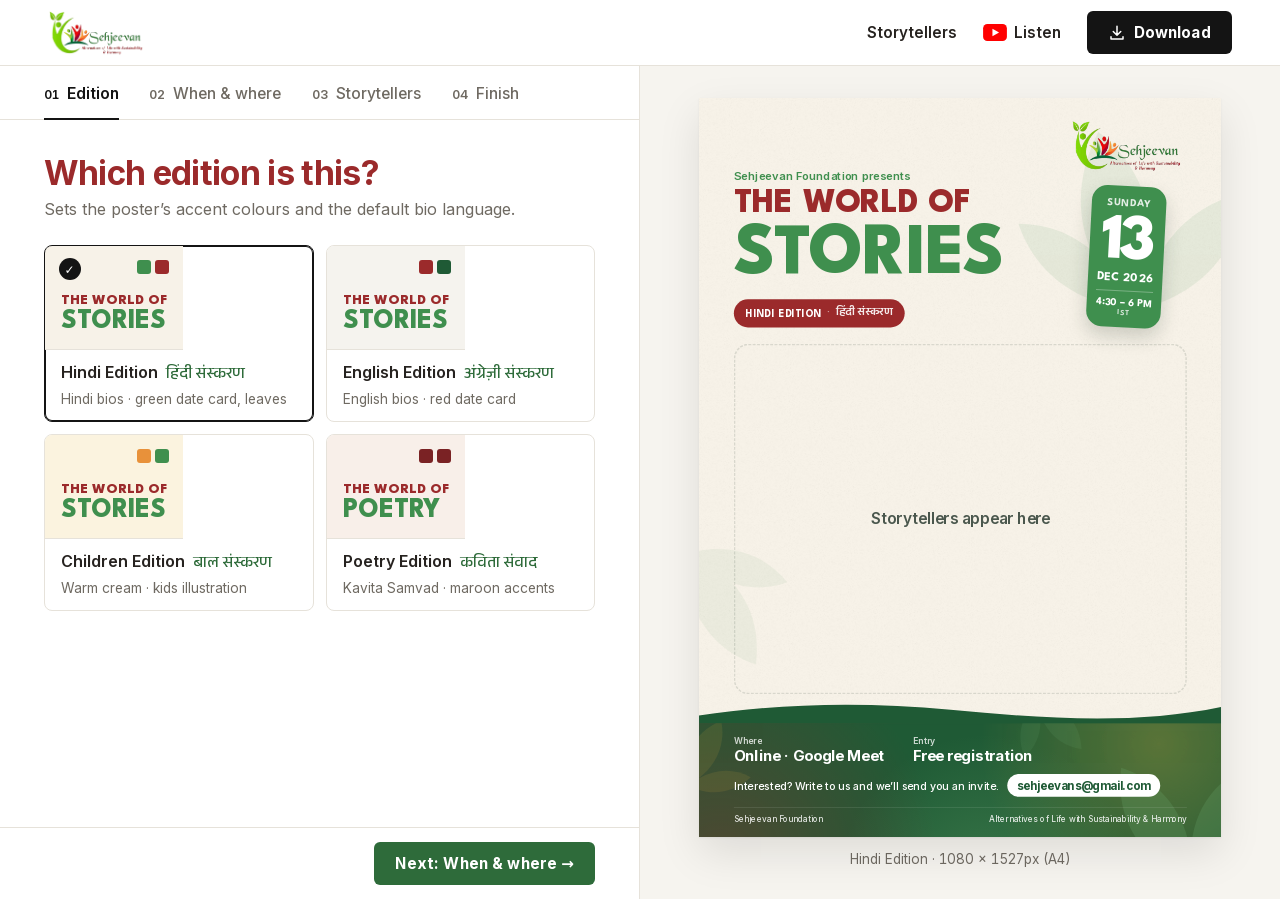
==== commit 89d1e8f0: "Poster Studio: add someone new with their own photo, names and bios - 'Add someone new' tile opens a" ====
--- a/poster.html
+++ b/poster.html
@@ -107,7 +107,7 @@
         <section class="step" data-step="2" hidden>
           <header class="step-head">
             <h1>Who’s telling stories?</h1>
-            <p>Two to four fit best. Edit the Hindi name, bio language or order for each.</p>
+            <p>Two to four fit best. Someone missing? Add them with their own photo and bio.</p>
           </header>
           <ol class="selected" id="selected"></ol>
           <div class="picker">
@@ -195,6 +195,41 @@
     </section>
   </div>
 
+  <dialog class="person-dlg" id="personDlg" aria-labelledby="personTitle">
+    <form method="dialog" id="personForm" novalidate>
+      <header class="pd-head">
+        <h2 id="personTitle">Add someone new</h2>
+        <button class="icon-btn" type="button" data-close aria-label="Close"><svg viewBox="0 0 16 16" width="16" height="16" aria-hidden="true"><path d="M4 4l8 8M12 4l-8 8" fill="none" stroke="currentColor" stroke-width="1.6" stroke-linecap="round"/></svg></button>
+      </header>
+      <div class="pd-body">
+        <label class="drop" id="drop">
+          <input type="file" id="pdFile" accept="image/*,.heic,.heif,.avif,.webp">
+          <span class="drop-empty">
+            <svg viewBox="0 0 24 24" width="28" height="28" aria-hidden="true"><path d="M12 16V4m0 0-4.5 4.5M12 4l4.5 4.5M4 16v3a1 1 0 0 0 1 1h14a1 1 0 0 0 1-1v-3" fill="none" stroke="currentColor" stroke-width="1.6" stroke-linecap="round" stroke-linejoin="round"/></svg>
+            <b>Drop a photo or browse</b>
+            <small>JPG, PNG, HEIC, WebP… any size</small>
+          </span>
+          <img class="drop-img" id="pdImg" alt="" hidden>
+          <span class="drop-busy" id="pdBusy" hidden>Preparing photo…</span>
+        </label>
+        <div class="pd-fields">
+          <div class="row2">
+            <label class="field"><span>Name in English</span><input type="text" id="pdName" placeholder="e.g. Asha Verma" autocomplete="off"></label>
+            <label class="field"><span>Name in Hindi</span><input type="text" id="pdNameHi" lang="hi" placeholder="जैसे आशा वर्मा" autocomplete="off"></label>
+          </div>
+          <label class="field"><span>Bio in English <em>optional</em></span><textarea id="pdBioEn" rows="4" placeholder="A few lines about them. Leave a blank line between paragraphs."></textarea></label>
+          <label class="field"><span>Bio in Hindi <em>optional</em></span><textarea id="pdBioHi" rows="4" lang="hi" placeholder="उनके बारे में कुछ पंक्तियाँ।"></textarea></label>
+        </div>
+      </div>
+      <p class="pd-error" id="pdError" role="alert"></p>
+      <footer class="pd-foot">
+        <button class="linkish danger" type="button" id="pdDelete" hidden>Delete this person</button>
+        <span class="pd-note">Saved only in this browser.</span>
+        <button class="btn btn-green" type="submit" id="pdSave">Add to poster</button>
+      </footer>
+    </form>
+  </dialog>
+
   <script src="vendor/html-to-image.js"></script>
   <script src="vendor/jspdf.umd.min.js"></script>
   <script src="vendor/qrcode.js"></script>
--- a/css/base.css
+++ b/css/base.css
@@ -15,9 +15,10 @@
   --rule: #7d3b3b;
   --shadow: 0 1px 2px rgba(38, 34, 31, .06), 0 8px 24px rgba(38, 34, 31, .08);
   --radius: 14px;
-  --display: 'League Spartan', 'Anek Devanagari', system-ui, sans-serif;
-  --sans: 'League Spartan', 'Anek Devanagari', system-ui, sans-serif;
-  --text: 'Anek Devanagari', 'League Spartan', system-ui, sans-serif;
+  --display: 'Inter', 'Anek Devanagari', system-ui, sans-serif;
+  --caps: 'League Spartan', 'Anek Devanagari', system-ui, sans-serif; /* only for all-caps text */
+  --sans: 'Inter', 'Anek Devanagari', system-ui, sans-serif;
+  --text: 'Inter', 'Anek Devanagari', system-ui, sans-serif; /* Hindi glyphs fall back to Anek */
 }
 
 * { box-sizing: border-box; }
@@ -77,4 +78,3 @@
 
 .sr-only { position: absolute; width: 1px; height: 1px; overflow: hidden; clip: rect(0 0 0 0); white-space: nowrap; }
 .nav-yt { display: inline-flex; align-items: center; gap: .45rem; }
-.btn { padding-top: .85em; padding-bottom: .7em; }
--- a/css/poster.css
+++ b/css/poster.css
@@ -119,7 +119,7 @@
 .ed { display: flex; flex-direction: column; border: 1px solid var(--s-line); cursor: pointer; text-align: left; border-radius: 8px; overflow: hidden; background: #fff; padding: 0; transition: border-color .15s; }
 .ed:hover { border-color: #bdb7ab; }
 .ed[aria-checked="true"] { border-color: var(--s-ink); box-shadow: inset 0 0 0 1px var(--s-ink); }
-.ed .sw { position: relative; height: 104px; display: flex; flex-direction: column; justify-content: flex-end; padding: 14px 16px; font-family: var(--display); font-weight: 800; text-transform: uppercase; border-bottom: 1px solid var(--s-line); }
+.ed .sw { position: relative; height: 104px; display: flex; flex-direction: column; justify-content: flex-end; padding: 14px 16px; font-family: var(--caps); font-weight: 800; text-transform: uppercase; border-bottom: 1px solid var(--s-line); }
 .ed .sw .a { font-size: .9rem; }
 .ed .sw .b { font-size: 1.7rem; line-height: .95; margin-top: 2px; }
 .ed .sw i { position: absolute; right: 14px; top: 14px; width: 14px; height: 14px; border-radius: 3px; }
@@ -171,6 +171,45 @@
 .pk[aria-pressed="true"] .ph { box-shadow: 0 0 0 2px #fff, 0 0 0 4px var(--s-ink); }
 .pk[aria-pressed="true"]::after { content: '✓'; position: absolute; top: 6px; right: 6px; width: 20px; height: 20px; border-radius: 50%; background: var(--s-ink); color: #fff; font-size: .7rem; display: grid; place-items: center; }
 
+/* ---------- add someone new ---------- */
+.pk-add .ph { display: grid; place-items: center; border: 1px dashed #c9c3b8; background: #fff; color: var(--s-ink); }
+.pk-add:hover .ph { border-color: var(--s-ink); background: var(--s-soft); }
+.pk-wrap { position: relative; }
+.pk-wrap .pk { width: 100%; }
+.pk-edit { position: absolute; left: 6px; top: 6px; border: 0; border-radius: 4px; background: rgba(255, 255, 255, .92); color: var(--s-ink); font-size: .74rem; font-weight: 600; padding: 3px 7px; cursor: pointer; }
+.pk-edit:hover { background: #fff; }
+
+.person-dlg { border: 0; padding: 0; border-radius: 10px; width: min(760px, calc(100vw - 24px)); max-height: calc(100vh - 32px); background: #fff; color: var(--s-ink); box-shadow: 0 24px 70px rgba(0, 0, 0, .28); }
+.person-dlg::backdrop { background: rgba(20, 20, 20, .45); }
+.person-dlg[open] { animation: stepIn .2s ease; }
+.pd-head { display: flex; justify-content: space-between; align-items: center; padding: 18px 22px; border-bottom: 1px solid var(--s-line); }
+.pd-head h2 { margin: 0; font-family: var(--display); font-weight: 700; font-size: 1.3rem; letter-spacing: -.01em; }
+.pd-body { display: grid; grid-template-columns: 220px 1fr; gap: 22px; padding: 22px; }
+.drop { position: relative; display: grid; place-items: center; aspect-ratio: 1; border: 1px dashed #c9c3b8; border-radius: 8px; background: var(--s-soft); cursor: pointer; overflow: hidden; text-align: center; transition: border-color .15s, background .15s; }
+.drop:hover, .drop.over { border-color: var(--s-ink); background: #efece5; }
+.drop input { position: absolute; inset: 0; opacity: 0; cursor: pointer; }
+.drop-empty { display: flex; flex-direction: column; align-items: center; gap: 6px; padding: 16px; color: var(--s-muted); pointer-events: none; }
+.drop-empty b { color: var(--s-ink); font-weight: 600; font-size: .95rem; }
+.drop-empty small { font-size: .8rem; }
+.drop-img { position: absolute; inset: 0; width: 100%; height: 100%; object-fit: cover; pointer-events: none; }
+.drop.has .drop-empty { visibility: hidden; }
+.drop.has::after { content: 'Change photo'; position: absolute; left: 8px; bottom: 8px; background: rgba(255, 255, 255, .92); border-radius: 4px; padding: 4px 8px; font-size: .78rem; font-weight: 600; pointer-events: none; }
+.drop-busy { position: absolute; inset: 0; display: grid; place-items: center; background: rgba(255, 255, 255, .85); font-weight: 600; font-size: .9rem; }
+.drop-busy[hidden] { display: none; }
+.pd-fields .field textarea { min-height: 96px; }
+.pd-error { margin: 0; padding: 0 22px; min-height: 0; color: var(--red); font-size: .9rem; font-weight: 500; }
+.pd-error:not(:empty) { padding-bottom: 12px; }
+.pd-foot { display: flex; align-items: center; gap: 16px; padding: 14px 22px; border-top: 1px solid var(--s-line); }
+.pd-note { margin-left: auto; color: var(--s-muted); font-size: .85rem; }
+.linkish.danger { color: var(--red); }
+.pd-foot .btn:disabled { opacity: .5; cursor: progress; }
+@media (max-width: 640px) {
+  .pd-body { grid-template-columns: 1fr; }
+  .drop { width: 60%; justify-self: center; }
+  .pd-note { display: none; }
+  .pd-foot .btn { margin-left: auto; }
+}
+
 /* ---------- download ---------- */
 .download .seg { margin-bottom: 12px; }
 .formats { display: grid; grid-template-columns: repeat(4, 1fr); border: 1px solid var(--s-line); border-radius: 8px; overflow: hidden; }
@@ -200,9 +239,10 @@
   --line: rgba(29, 51, 37, .13); --tile: #3f8f4e; --tile-ink: #fff; --badge: #9b2a2b; --badge-ink: #fff;
   --ring: #3f8f4e; --leaf: #3f8f4e; --band: #1f5a35; --band-ink: #fff; --glow: rgba(244, 185, 66, .28);
   --bio: 19px;
-  --head: 'League Spartan', 'Anek Devanagari', sans-serif;
+  --head: 'League Spartan', 'Anek Devanagari', sans-serif; /* all-caps pieces only */
+  --ui: 'Inter', 'Anek Devanagari', sans-serif;
   position: relative; overflow: hidden; width: 1080px; min-height: 1527px; display: flex; flex-direction: column;
-  background: var(--bg); color: var(--ink); font-family: 'Anek Devanagari', 'League Spartan', sans-serif;
+  background: var(--bg); color: var(--ink); font-family: 'Inter', 'Anek Devanagari', sans-serif;
 }
 .poster * { box-sizing: border-box; }
 .poster.ed-english { --bg: #f5f3ee; --tile: #9b2a2b; --badge: #1f5a35; --ring: #9b2a2b; --leaf: #9b2a2b; }
@@ -222,7 +262,7 @@
 
 .p-hero { display: grid; grid-template-columns: 1fr 250px; gap: 36px; align-items: stretch; }
 .p-titles { align-self: end; }
-.p-over { font-family: 'Anek Devanagari', sans-serif; font-weight: 600; font-size: 25px; color: var(--t2); margin-bottom: 8px; }
+.p-over { font-family: 'Inter', 'Anek Devanagari', sans-serif; font-weight: 600; font-size: 23px; color: var(--t2); margin-bottom: 8px; }
 .p-t1 { font-family: var(--head); font-weight: 800; font-size: 72px; line-height: .95; letter-spacing: -.5px; white-space: nowrap; text-transform: uppercase; color: var(--t1); }
 .p-t2 { font-family: var(--head); font-weight: 800; font-size: 150px; line-height: .82; letter-spacing: -2px; color: var(--t2); white-space: nowrap; margin-top: 12px; text-transform: uppercase; }
 .p-edition { display: inline-flex; align-items: center; gap: 12px; margin-top: 28px; font-family: var(--head); font-weight: 700; font-size: 22px; letter-spacing: .05em; text-transform: uppercase; background: var(--badge); color: var(--badge-ink); border-radius: 999px; padding: 13px 24px 9px; }
@@ -247,13 +287,13 @@
 .ed-children .p-card:nth-child(odd) .p-ph { transform: rotate(-3deg); }
 .ed-children .p-card:nth-child(even) .p-ph { transform: rotate(3deg); --ring: #3f8f4e; }
 .ed-children .p-card:nth-child(3n) .p-ph { --ring: #9b2a2b; }
-.p-name { font-family: var(--head); font-weight: 700; font-size: 44px; line-height: 1; letter-spacing: -1px; color: var(--t1); }
+.p-name { font-family: var(--ui); font-weight: 700; font-size: 40px; line-height: 1.05; letter-spacing: -1.2px; color: var(--t1); }
 .p-name .hi { display: inline-block; font-family: 'Anek Devanagari', sans-serif; font-weight: 600; font-size: 27px; letter-spacing: 0; color: var(--t2); margin-left: 14px; }
-.p-bio { margin-top: 12px; font-size: var(--bio); line-height: 1.55; color: var(--muted); }
+.p-bio { margin-top: 12px; font-family: 'Inter', 'Anek Devanagari', sans-serif; font-size: var(--bio); line-height: 1.55; color: var(--muted); }
 .p-bio p { margin: 0 0 .6em; }
 .p-bio p:last-child { margin-bottom: 0; }
-.p-bio[lang="en"] { line-height: 1.48; }
-.p-empty { flex: 1; display: grid; place-items: center; text-align: center; color: var(--muted); font-family: var(--head); font-weight: 600; font-size: 32px; border: 3px dashed var(--line); border-radius: 30px; margin: 34px 0 60px; }
+.p-bio[lang="en"] { line-height: 1.5; letter-spacing: -.1px; }
+.p-empty { flex: 1; display: grid; place-items: center; text-align: center; color: var(--muted); font-family: var(--ui); font-weight: 600; font-size: 32px; border: 3px dashed var(--line); border-radius: 30px; margin: 34px 0 60px; }
 
 .p-kids { display: block; width: 58%; height: auto; margin: -40px auto 0; position: relative; z-index: 1; }
 
@@ -272,14 +312,14 @@
 .p-band-art .lf.c { left: -70px; top: -40px; width: 200px; height: 200px; transform: rotate(40deg); opacity: .1; color: #f4b942; }
 .p-band-row { position: relative; display: flex; align-items: center; gap: 40px; }
 .p-facts { display: grid; grid-template-columns: repeat(2, auto); justify-content: start; gap: 18px 60px; }
-.p-fact small { display: block; font-family: 'Anek Devanagari', sans-serif; font-weight: 600; font-size: 18px; opacity: .78; }
-.p-fact b { display: block; font-family: var(--head); font-weight: 700; font-size: 31px; line-height: 1.1; margin-top: 2px; letter-spacing: -.3px; }
-.p-invite { display: flex; flex-wrap: wrap; align-items: center; gap: 10px 16px; margin-top: 22px; font-family: 'Anek Devanagari', sans-serif; font-weight: 500; font-size: 22px; }
-.p-invite b { font-family: var(--head); font-weight: 700; font-size: 24px; background: var(--band-ink); color: var(--band); border-radius: 999px; padding: 10px 20px 7px; }
-.p-note { font-family: 'Anek Devanagari', sans-serif; font-weight: 500; font-size: 21px; line-height: 1.4; margin-top: 16px; opacity: .92; max-width: 760px; }
-.p-link { display: inline-block; margin-top: 14px; font-family: var(--head); font-weight: 700; font-size: 22px; border: 2px solid rgba(255, 255, 255, .7); border-radius: 999px; padding: 9px 18px 6px; word-break: break-all; }
+.p-fact small { display: block; font-family: 'Inter', 'Anek Devanagari', sans-serif; font-weight: 600; font-size: 18px; opacity: .78; }
+.p-fact b { display: block; font-family: var(--ui); font-weight: 700; font-size: 31px; line-height: 1.1; margin-top: 2px; letter-spacing: -.3px; }
+.p-invite { display: flex; flex-wrap: wrap; align-items: center; gap: 10px 16px; margin-top: 22px; font-family: 'Inter', 'Anek Devanagari', sans-serif; font-weight: 500; font-size: 22px; }
+.p-invite b { font-family: var(--ui); font-weight: 700; font-size: 24px; background: var(--band-ink); color: var(--band); border-radius: 999px; padding: 9px 20px; }
+.p-note { font-family: 'Inter', 'Anek Devanagari', sans-serif; font-weight: 500; font-size: 21px; line-height: 1.4; margin-top: 16px; opacity: .92; max-width: 760px; }
+.p-link { display: inline-block; margin-top: 14px; font-family: var(--ui); font-weight: 700; font-size: 22px; border: 2px solid rgba(255, 255, 255, .7); border-radius: 999px; padding: 8px 18px; word-break: break-all; }
 .p-qr { flex: none; margin-left: auto; text-align: center; }
 .p-qr .box { width: 156px; height: 156px; background: #fff; border-radius: 22px; padding: 14px; }
 .p-qr svg { width: 100%; height: 100%; display: block; }
-.p-qr small { display: block; font-family: 'Anek Devanagari', sans-serif; font-weight: 600; font-size: 17px; margin-top: 8px; }
-.p-sign { position: relative; display: flex; justify-content: space-between; align-items: center; margin-top: 22px; padding-top: 14px; border-top: 1.5px solid rgba(255, 255, 255, .22); font-family: 'Anek Devanagari', sans-serif; font-weight: 500; font-size: 17px; opacity: .85; }
+.p-qr small { display: block; font-family: 'Inter', 'Anek Devanagari', sans-serif; font-weight: 600; font-size: 17px; margin-top: 8px; }
+.p-sign { position: relative; display: flex; justify-content: space-between; align-items: center; margin-top: 22px; padding-top: 14px; border-top: 1.5px solid rgba(255, 255, 255, .22); font-family: 'Inter', 'Anek Devanagari', sans-serif; font-weight: 500; font-size: 17px; opacity: .85; }
